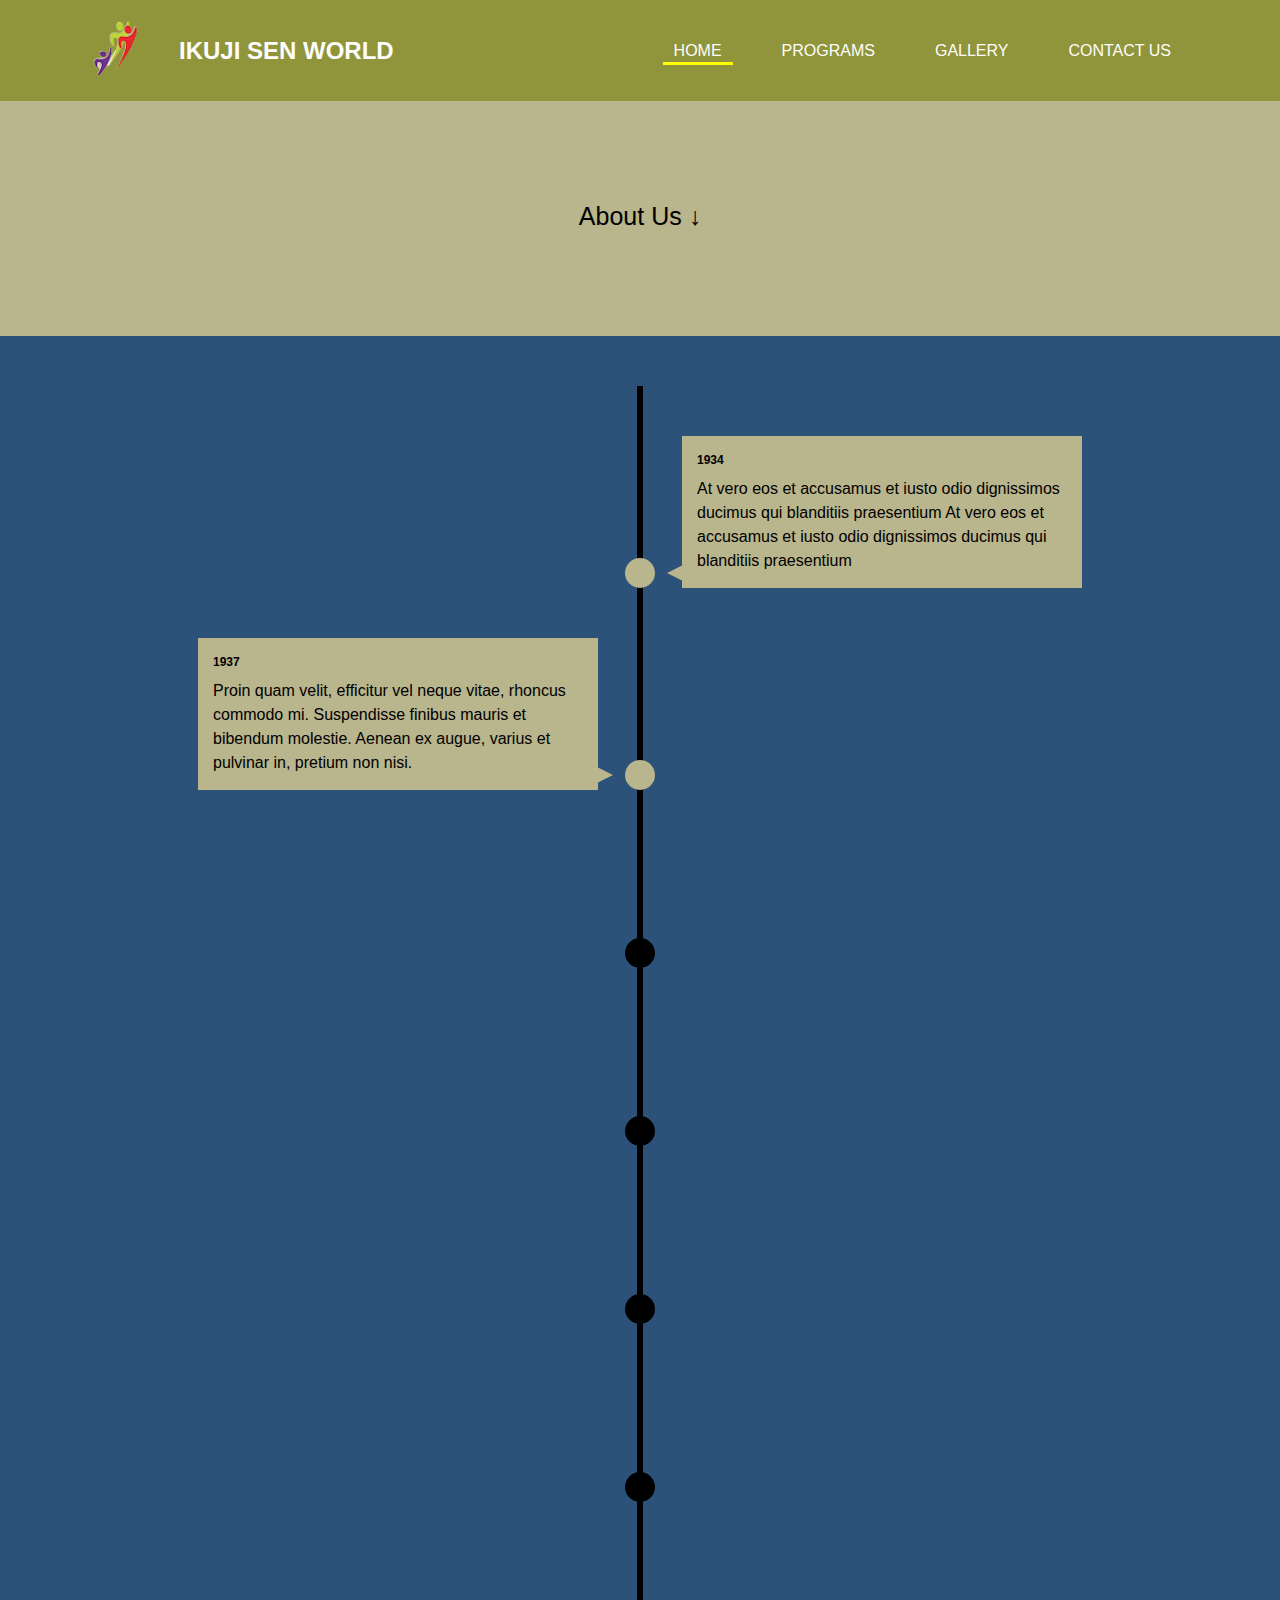
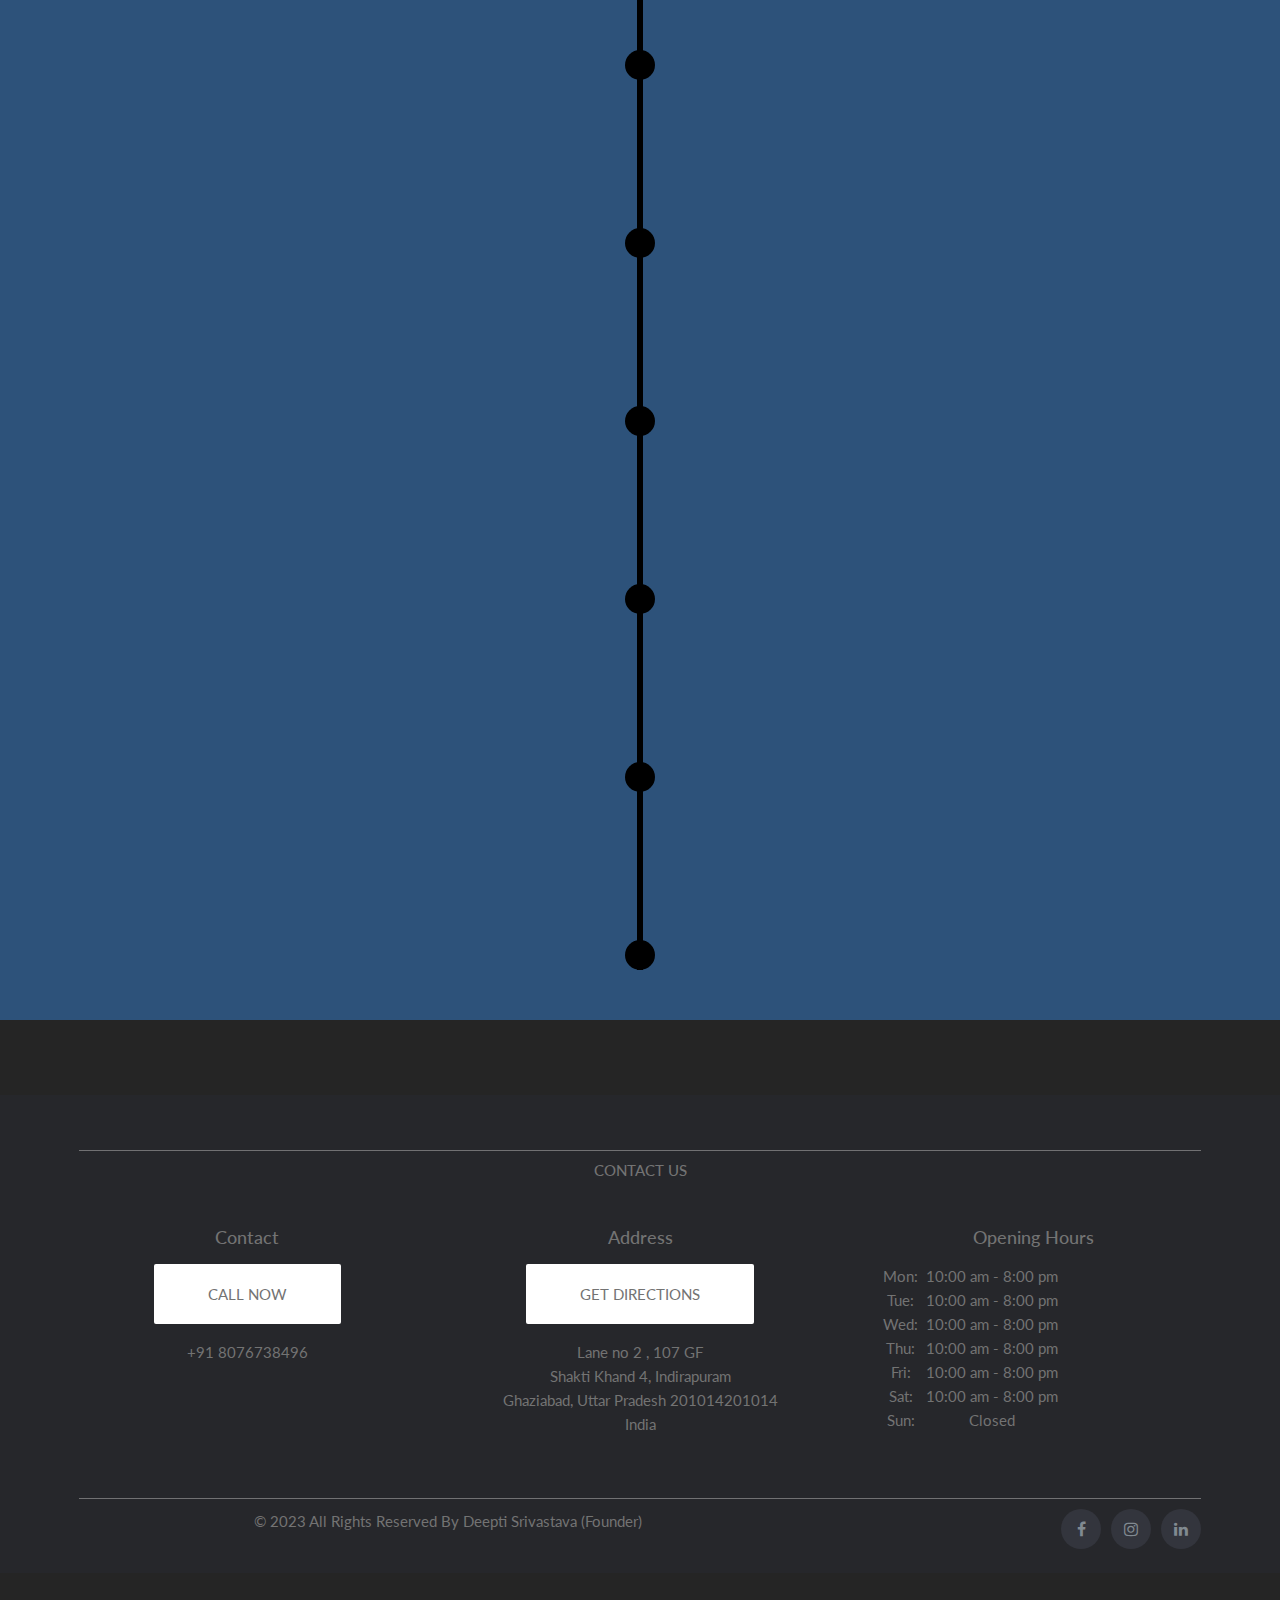
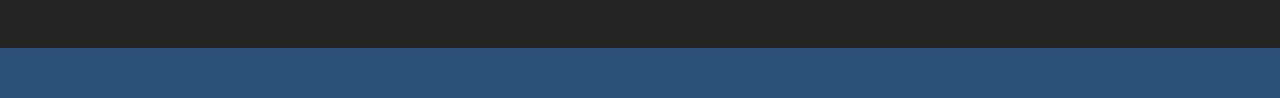
==== about.html @ 1ec77e98 "initial commit" ====
<!DOCTYPE html>
<html lang="en">

<head>
  <!-- Basic -->
  <meta charset="utf-8" />
  <meta http-equiv="X-UA-Compatible" content="IE=edge" />
  <!-- Mobile Metas -->
  <meta name="viewport" content="width=device-width, initial-scale=1, shrink-to-fit=no" />
  <!-- Site Metas -->
  <meta name="keywords" content="" />
  <meta name="description" content="" />
  <meta name="author" content="" />

  <title>IKUJI SEN WORLD: About Us</title>

  <!-- slider stylesheet -->
  <link rel="stylesheet" type="text/css"
    href="https://cdnjs.cloudflare.com/ajax/libs/OwlCarousel2/2.1.3/assets/owl.carousel.min.css" />

  <!-- bootstrap core css -->
  <link rel="stylesheet" type="text/css" href="css/bootstrap.css" />

  <!-- fonts style -->
  <link href="https://fonts.googleapis.com/css?family=Lato:400,700|Poppins:400,700|Roboto:400,700&display=swap"
    rel="stylesheet" />
  <link rel="stylesheet" href="https://cdnjs.cloudflare.com/ajax/libs/font-awesome/4.7.0/css/font-awesome.min.css" />

  <!-- Custom styles for this template -->
  <link href="css/style.css" rel="stylesheet" />
  <!-- responsive style -->
  <link href="css/responsive.css" rel="stylesheet" />
  <link href="css/about-css.css" rel="stylesheet" />
</head>

<body class="sub_page">

  <div class="hero_area">
    <!-- header section strats -->
    <header class="header_section">
      <div class="container">
        <nav class="navbar navbar-expand-lg custom_nav-container ">
          <a class="navbar-brand" href="index.html">
            <img src="images/logo.png" alt="" />
            <span>
              IKUJI SEN WORLD
            </span>
          </a>
          <button class="navbar-toggler" type="button" data-toggle="collapse" data-target="#navbarSupportedContent"
            aria-controls="navbarSupportedContent" aria-expanded="false" aria-label="Toggle navigation">
            <span class="navbar-toggler-icon"></span>
          </button>

          <div class="collapse navbar-collapse" id="navbarSupportedContent">
            <div class="d-flex ml-auto flex-column flex-lg-row align-items-center">
              <ul class="navbar-nav  ">
                <li class="nav-item active">
                  <a class="nav-link" href="index.html">
                    Home <span class="sr-only">(current)</span></a>
                </li>
                <!--  <li class="nav-item">
                  <a class="nav-link" href="about.html"> About </a>
                </li>  -->
                <li class="nav-item">
                  <a class="nav-link" href="program.html"> Programs </a>
                </li>
                <li class="nav-item">
                  <a class="nav-link" href="gallery.html"> Gallery </a>
                </li>
                <li class="nav-item">
                  <a class="nav-link" href="contact.html"> Contact us</a>
                </li>
                <!-- <li class="nav-item">
                  <a class="nav-link" href="#"> Careers</a>
                </li> -->
              </ul>
            </div>
          </div>
        </nav>
      </div>
    </header>
    <!-- end header section -->

  </div>

  <section class="about_section ">
    <section class="intro">
      <div class="container">
        <h1>About Us &darr;</h1>
      </div>
    </section>
    
    <section class="timeline">
      <ul>
        <li>
          <div>
            <time>1934</time> At vero eos et accusamus et iusto odio dignissimos ducimus qui blanditiis praesentium At vero eos et accusamus et iusto odio dignissimos ducimus qui blanditiis praesentium
          </div>
        </li>
        <li>
          <div>
            <time>1937</time> Proin quam velit, efficitur vel neque vitae, rhoncus commodo mi. Suspendisse finibus mauris et bibendum molestie. Aenean ex augue, varius et pulvinar in, pretium non nisi.
          </div>
        </li>
        <li>
          <div>
            <time>1940</time> Proin iaculis, nibh eget efficitur varius, libero tellus porta dolor, at pulvinar tortor ex eget ligula. Integer eu dapibus arcu, sit amet sollicitudin eros.
          </div>
        </li>
        <li>
          <div>
            <time>1943</time> In mattis elit vitae odio posuere, nec maximus massa varius. Suspendisse varius volutpat mattis. Vestibulum id magna est.
          </div>
        </li>
        <li>
          <div>
            <time>1946</time> In mattis elit vitae odio posuere, nec maximus massa varius. Suspendisse varius volutpat mattis. Vestibulum id magna est.
          </div>
        </li>
        <li>
          <div>
            <time>1956</time> In mattis elit vitae odio posuere, nec maximus massa varius. Suspendisse varius volutpat mattis. Vestibulum id magna est.
          </div>
        </li>
        <li>
          <div>
            <time>1957</time> In mattis elit vitae odio posuere, nec maximus massa varius. Suspendisse varius volutpat mattis. Vestibulum id magna est.
          </div>
        </li>
        <li>
          <div>
            <time>1967</time> Aenean condimentum odio a bibendum rhoncus. Ut mauris felis, volutpat eget porta faucibus, euismod quis ante.
          </div>
        </li>
        <li>
          <div>
            <time>1977</time> Vestibulum porttitor lorem sed pharetra dignissim. Nulla maximus, dui a tristique iaculis, quam dolor convallis enim, non dignissim ligula ipsum a turpis.
          </div>
        </li>
        <li>
          <div>
            <time>1985</time> In mattis elit vitae odio posuere, nec maximus massa varius. Suspendisse varius volutpat mattis. Vestibulum id magna est.
          </div>
        </li>
        <li>
          <div>
            <time>2000</time> In mattis elit vitae odio posuere, nec maximus massa varius. Suspendisse varius volutpat mattis. Vestibulum id magna est.
          </div>
        </li>
        <li>
          <div>
            <time>2005</time> In mattis elit vitae odio posuere, nec maximus massa varius. Suspendisse varius volutpat mattis. Vestibulum id magna est.
          </div>
        </li>
      </ul>
    </section>
  </section>
  <!-- end about section -->

  <!-- info section -->
  <section class="info_section layout_padding">
    <!-- Site footer -->
    <footer class="site-footer">
      <div class="container">

        <div id="details" data-panel="business-details-panel" class="IJMoHc b0t70b" jslog="59796; track:impression">
          <hr class="WUdCTb" />
          <h2 class="Igsabe">Contact Us</h2>
          <div class="fGZQDc">
            <div class="kCmrbf">
              <h3 class="Gou21b">Contact</h3>
              <div data-field="phone"><a class="PDvGL q8cvFf" href="tel:+91-80767-38496" data-tracking-element-type=3
                  jslog="56037; track:impression,click" itemprop="telephone" dir="ltr">Call now</a>
                <ul class="R7Di0e">
                  <li dir="ltr">+91 8076738496</li>
                </ul>
              </div>
            </div>
            <div class="kCmrbf">
              <h3 class="Gou21b">Address</h3>
              <div data-field="address"><a class="PDvGL q8cvFf"
                  href="https://www.google.com/maps/dir//IKUJI+A+CENTER+FOR+CHILDREN+WITH+SPECIAL+NEEDS/data=!4m8!4m7!1m0!1m5!1m1!1s0x390cfb10d5fe330f:0x3269916b6ae7c28f!2m2!1d77.3699238!2d28.649061099999997"
                  target="_blank" data-tracking-element-type=6 jslog="56039; track:impression,click">Get
                  directions</a>
                <address class="qhkvMe " itemprop="address">
                  <div>Lane no 2 , 107 GF</div>
                  <div>Shakti Khand 4, Indirapuram</div>
                  <div>Ghaziabad, Uttar Pradesh 201014201014</div>
                  <div>India</div>
                </address>
              </div>
            </div>
            <div class="kCmrbf">
              <h3 class="Gou21b">Opening Hours</h3>
              <div>
                <table itemprop="openingHours">
                  <tr>
                    <th class="x2TOCf">Mon:</th>
                    <td class="o0m3Qb"><span class="WF8WNe">10:00 am - 8:00 pm</span></td>
                  </tr>
                  <tr>
                    <th class="x2TOCf">Tue:</th>
                    <td class="o0m3Qb"><span class="WF8WNe">10:00 am - 8:00 pm</span></td>
                  </tr>
                  <tr>
                    <th class="x2TOCf">Wed:</th>
                    <td class="o0m3Qb"><span class="WF8WNe">10:00 am - 8:00 pm</span></td>
                  </tr>
                  <tr>
                    <th class="x2TOCf">Thu:</th>
                    <td class="o0m3Qb"><span class="WF8WNe">10:00 am - 8:00 pm</span></td>
                  </tr>
                  <tr>
                    <th class="x2TOCf">Fri:</th>
                    <td class="o0m3Qb"><span class="WF8WNe">10:00 am - 8:00 pm</span></td>
                  </tr>
                  <tr>
                    <th class="x2TOCf">Sat:</th>
                    <td class="o0m3Qb"><span class="WF8WNe">10:00 am - 8:00 pm</span></td>
                  </tr>
                  <tr>
                    <th class="x2TOCf">Sun:</th>
                    <td class="o0m3Qb"><span class="WF8WNe">Closed</span></td>
                  </tr>
                </table>
              </div>
            </div>
          </div>
        </div>

        <hr>
        <div class="row">
          <div class="col-md-8 col-sm-6 col-xs-12">
            <p>
              &copy; 2023 All Rights Reserved By Deepti Srivastava (Founder)
            </p>
          </div>
          <div class="col-md-4 col-sm-6 col-xs-12">
            <ul class="social-icons">
              <li><a class="facebook" href="https://www.facebook.com/srivastavadeepti986/" target="_blank"><i
                    class="fa fa-facebook"></i></a></li>
              <li><a class="twitter" href="#" target="_blank"><i class="fa fa-instagram"></i></a></li>
              <li><a class="linkedin" href="https://www.linkedin.com/in/deepti-srivastava-2017661a4/" target="_blank"><i
                    class="fa fa-linkedin"></i></a></li>
            </ul>
          </div>
        </div>
      </div>
    </footer>
  </section>

  <!-- end info_section -->

  <script type="text/javascript" src="js/jquery-3.4.1.min.js"></script>
  <script type="text/javascript" src="js/bootstrap.js"></script>
  <script type="text/javascript" src="js/script.js"></script>


</body>

</html>
---- css/style.css ----
body {
  font-family: "Roboto", sans-serif;
  color: #0c0c0c;
  background-color: #ffffff;
}

.layout_padding {
  padding: 75px 0;
}

.layout_padding2 {
  padding: 45px 0;
}

.layout_padding2-top {
  padding-top: 45px;
}

.layout_padding2-bottom {
  padding-bottom: 45px;
}

.layout_padding-top {
  padding-top: 75px;
}

.layout_padding-bottom {
  padding-bottom: 75px;
}

.heading_container h2 {
  text-transform: uppercase;
  font-weight: bold;
}

.hero_next_section-margin {
  margin-top: 100px;
}

/*header section*/
.hero_area {
  position: relative;
  background-color: #78853f;
  height: 85vh;
}

.sub_page .hero_area {
  height: auto;
}

.hero_area.sub_pages {
  height: auto;
}

.header_section {
  background-color: #90953b;
}

.header_section .container-fluid {
  padding-right: 25px;
  padding-left: 25px;
}

.header_section .nav_container {
  margin: 0 auto;
}

.custom_nav-container.navbar-expand-lg .navbar-nav .nav-link {
  padding: 10px 30px;
  color: #fefdfc;
  text-align: center;
  text-transform: uppercase;
}

.custom_nav-container.navbar-expand-lg .navbar-nav .nav-item.active .nav-link {
  position: relative;
}

.custom_nav-container.navbar-expand-lg .navbar-nav .nav-item.active .nav-link::after {
  content: "";
  position: absolute;
  width: 65%;
  left: 50%;
  height: 2.5px;
  background-color: #ffff00;
  bottom: 8px;
  margin: 0 auto;
  display: block;
  -webkit-transform: translateX(-50%);
  transform: translateX(-50%);
}

a,
a:hover,
a:focus {
  text-decoration: none;
}

a:hover,
a:focus {
  color: initial;
}

.btn,
.btn:focus {
  outline: none !important;
  -webkit-box-shadow: none;
  box-shadow: none;
}

.custom_nav-container .nav_search-btn {
  background-image: url(../images/search-icon.png);
  background-size: 22px;
  background-repeat: no-repeat;
  background-position-y: 7px;
  width: 35px;
  height: 35px;
  padding: 0;
  border: none;
}

/* 
.navbar-brand {
  display: -webkit-box;
  display: -ms-flexbox;
  display: flex;
  -webkit-box-align: end;
  -ms-flex-align: end;
  align-items: flex-end;
}

.navbar-brand span {
  font-size: 24px;
  font-weight: 700;
  color: #fefdfc;
  margin-left: 10px;
  text-transform: uppercase;
} */

.navbar-brand {
  display: flex;
  align-items: center;
}

.navbar-brand img {
  margin-right: 5px; /* Adjust the margin as needed */
}

.navbar-brand span {
  font-size: 24px;
  font-weight: 700;
  color: #fefdfc;
  margin-left: 10px;
  text-transform: uppercase;
  display: inline-block;
  vertical-align: middle;
}

.custom_nav-container {
  z-index: 99999;
  padding: 5px 0;
}

.custom_nav-container .navbar-toggler {
  outline: none;
}

.custom_nav-container .navbar-toggler .navbar-toggler-icon {
  background-image: url(../images/menu.png);
  background-size: 30px;
}

/*end header section*/
/* slider section */
.slider_section {
  background-image: url(../images/slider-bg.jpg);
  background-repeat: no-repeat;
  background-size: cover;
  width: 90%;
  margin: 0 auto;
  -webkit-transform: translateY(50px);
  transform: translateY(50px);
  height: 95%;
  display: -webkit-box;
  display: -ms-flexbox;
  display: flex;
  -webkit-box-align: center;
  -ms-flex-align: center;
  align-items: center;
}

.slider_section .detail-box {
  color: #fefdfc;
}

.slider_section .detail-box h1 {
  color: #ffff00;
  font-size: 1.8rem;
  text-transform: uppercase;
  font-weight: 400;
}

.slider_section .detail-box span {
  color: #fefdfc;
  font-size: 3.5rem;
  font-weight: 700;
}

.slider_section .detail-box p {
  color: #fefdfc;
  margin-top: 25px;
}

.slider_section .detail-box .btn-box {
  margin-top: 45px;
}

.slider_section .detail-box .btn-box .btn-1 {
  display: inline-block;
  padding: 12px 45px;
  background-color: #ffff00;
  color: #050505;
  border-radius: 0;
  text-transform: uppercase;
  margin-right: 10px;
}

.slider_section .detail-box .btn-box .btn-1:hover {
  background-color: #e6e600;
}

.slider_section .detail-box .btn-box .btn-2 {
  display: inline-block;
  padding: 12px 42px;
  background-color: #fefdfc;
  color: #050505;
  border-radius: 0;
  text-transform: uppercase;
}

.slider_section .detail-box .btn-box .btn-2:hover {
  background-color: #f8f0e9;
}

.slider_section ol.carousel-indicators {
  margin: 0;
  -webkit-box-pack: start;
  -ms-flex-pack: start;
  justify-content: flex-start;
  bottom: -75px;
  -webkit-box-align: center;
  -ms-flex-align: center;
  align-items: center;
}

.slider_section ol.carousel-indicators li {
  width: 20px;
  height: 20px;
  opacity: 1;
  background-color: #ffff00;
  border-radius: 100%;
}

.slider_section ol.carousel-indicators li.active {
  background-color: transparent;
  border: 3px solid #fefdfc;
}

.speciality_section .content-box {
  display: -webkit-box;
  display: -ms-flexbox;
  display: flex;
  -webkit-box-align: center;
  -ms-flex-align: center;
  align-items: center;
  margin: 45px 0;
}

.speciality_section .content-box .img-box {
  min-width: 125px;
  min-height: 115px;
  background-color: #eeeded;
  display: -webkit-box;
  display: -ms-flexbox;
  display: flex;
  -webkit-box-align: center;
  -ms-flex-align: center;
  align-items: center;
  -webkit-box-pack: center;
  -ms-flex-pack: center;
  justify-content: center;
  margin-right: 25px;
}

.speciality_section .content-box .img-box svg {
  width: 55px;
  height: auto;
}

.speciality_section .content-box:hover .img-box {
  background-color: #8f9440;
}

.speciality_section .content-box:hover .img-box svg {
  fill: #fefdfc !important;
}

.speciality_section .content-box:hover .img-box svg g {
  fill: #fefdfc !important;
}

.speciality_section .content-box:hover .img-box svg path {
  fill: #fefdfc !important;
}

.speciality_section .content-box .detail-box h6 {
  text-transform: uppercase;
  font-weight: bold;
  font-size: 18px;
}

.speciality_section .content-box .detail-box p {
  margin: 0;
}

.about_section {
  background-color: #f7f7f7;
}

.about_section .row {
  -webkit-box-align: center;
  -ms-flex-align: center;
  align-items: center;
}

.about_section .row .col-md-6 {
  padding: 0;
}

.about_section .img-box img {
  width: 100%;
}

.about_section .detail-box {
  padding: 45px 0;
}

.about_section .detail-box p {
  margin-top: 20px;
}

.about_section .detail-box a {
  display: inline-block;
  padding: 12px 45px;
  background-color: #ffff00;
  color: #050505;
  border-radius: 0;
  text-transform: uppercase;
  margin-top: 25px;
}

.about_section .detail-box a:hover {
  background-color: #e6e600;
}

.client_section {
  font-family: "Lato", sans-serif;
}

.client_section h2 {
  text-align: center;
}

.client_section .client_container {
  display: -webkit-box;
  display: -ms-flexbox;
  display: flex;
  -webkit-box-orient: vertical;
  -webkit-box-direction: normal;
  -ms-flex-direction: column;
  flex-direction: column;
  -webkit-box-align: center;
  -ms-flex-align: center;
  align-items: center;
  text-align: center;
}

.client_section .client_container .img-box {
  width: 250px;
  border: 5px solid #7f7f31;
  border-radius: 100%;
}

.client_section .client_container .img-box img {
  width: 100%;
}

.client_section .client_container .detail-box {
  margin-top: 25px;
}

.client_section .client_container .detail-box h4 {
  text-transform: uppercase;
  color: #1d1b28;
  font-weight: normal;
}

.client_section .client_container .detail-box h6 {
  text-transform: uppercase;
  color: #7f7f31;
}

.client_section .client_container .detail-box p {
  color: #1d1b28;
  margin: 20px;
}

.client_section .client_container .detail-box img {
  width: 60px;
}

.client_section .carousel-control-prev,
.client_section .carousel-control-next {
  width: 50px;
  height: 50px;
  background-color: #7f7f31;
  opacity: 1;
  top: 40%;
  background-repeat: no-repeat;
  background-position: center;
  background-size: 10px;
}

.client_section .carousel-control-prev:hover,
.client_section .carousel-control-next:hover {
  background-color: #050505;
}

.client_section .carousel-control-prev {
  background-image: url(../images/prev.png);
}

.client_section .carousel-control-next {
  background-image: url(../images/next.png);
}

.contact_section {
  position: relative;
  background-color: #90973b;
  font-family: "Poppins", sans-serif;
}

.contact_section h2 {
  text-align: center;
  margin-bottom: 65px;
}

.contact_section h2 span {
  color: #fefdfc;
}

.contact_section form {
  padding-right: 35px;
}

.contact_section input {
  width: 100%;
  border: 0;
  height: 50px;
  border-radius: 25px;
  margin-bottom: 25px;
  padding-left: 25px;
  background-color: #fefdfc;
  outline: none;
  color: #101010;
}

.contact_section input::-webkit-input-placeholder {
  color: #131313;
}

.contact_section input:-ms-input-placeholder {
  color: #131313;
}

.contact_section input::-ms-input-placeholder {
  color: #131313;
}

.contact_section input::placeholder {
  color: #131313;
}

.contact_section input.message-box {
  height: 120px;
}

.contact_section button {
  padding: 15px 55px;
  outline: none;
  border: none;
  border-radius: 30px;
  border: 1px solid #fa0909;
  color: #fff;
  font-weight: bold;
  background-color: #fa0909;
}

.contact_section .map_section {
  width: 100%;
  height: 450px;
}

.info_section {
  background-color: #252525;
  color: #fefdfc;
  font-family: "Lato", sans-serif;
}

.info_section h5 {
  margin: 20px 0 25px 0;
  font-weight: 400;
  text-transform: uppercase;
}

.info_section .form_heading {
  font-weight: normal;
  text-transform: uppercase;
}

.info_section .info_logo a {
  display: -webkit-box;
  display: -ms-flexbox;
  display: flex;
  -webkit-box-align: end;
  -ms-flex-align: end;
  align-items: flex-end;
  margin-bottom: 25px;
}

.info_section .info_logo a span {
  font-size: 24px;
  font-weight: 700;
  color: #fefdfc;
  margin-left: 10px;
  text-transform: uppercase;
  font-family: "Roboto", sans-serif;
}

.info_section .info_form form {
  display: -webkit-box;
  display: -ms-flexbox;
  display: flex;
}

.info_section .info_form form input {
  min-width: 100%;
  height: 45px;
  border-radius: 30px;
  border: none;
  outline: none;
  padding: 0 15px;
}

.info_section .info_form form button {
  padding: 0 45px;
  height: 40px;
  outline: none;
  border: none;
  border-radius: 30px;
  color: #050505;
  text-transform: uppercase;
  background-color: #ffff00;
  -webkit-transform: translate(-102%);
  transform: translate(-102%);
  margin-top: 2.5px;
}

/* footer section*/
.footer_section {
  background-color: #252525;
  padding: 20px;
  background-color: #7a772d;
}

.footer_section p {
  margin: 0;
  text-align: center;
  color: #fefdfc;
}

.footer_section a {
  color: #fefdfc;
}

/*# sourceMappingURL=style.css.map */


.site-footer {
  background-color: #26272b;
  padding: 45px 0 20px;
  font-size: 15px;
  line-height: 24px;
  color: #737373;
}

.site-footer hr {
  border-top-color: #bbb;
  opacity: 0.5
}

.site-footer hr.small {
  margin: 20px 0
}

.site-footer h6 {
  color: #fff;
  font-size: 16px;
  text-transform: uppercase;
  margin-top: 5px;
  letter-spacing: 2px
}

.site-footer a {
  color: #737373;
}

.site-footer a:hover {
  color: #3366cc;
  text-decoration: none;
}

.footer-links {
  padding-left: 0;
  list-style: none
}

.footer-links li {
  display: block
}

.footer-links a {
  color: #737373
}

.footer-links a:active,
.footer-links a:focus,
.footer-links a:hover {
  color: #3366cc;
  text-decoration: none;
}

.footer-links.inline li {
  display: inline-block
}

.site-footer .social-icons {
  text-align: right
}

.site-footer .social-icons a {
  width: 40px;
  height: 40px;
  line-height: 40px;
  margin-left: 6px;
  margin-right: 0;
  border-radius: 100%;
  background-color: #33353d
}

.copyright-text {
  margin: 0
}

@media (max-width:991px) {
  .site-footer [class^=col-] {
    margin-bottom: 30px
  }
}

@media (max-width:767px) {
  .site-footer {
    padding-bottom: 0
  }

  .site-footer .copyright-text,
  .site-footer .social-icons {
    text-align: center
  }
}

.social-icons {
  padding-left: 0;
  margin-bottom: 0;
  list-style: none
}

.social-icons li {
  display: inline-block;
  margin-bottom: 4px
}

.social-icons li.title {
  margin-right: 15px;
  text-transform: uppercase;
  color: #96a2b2;
  font-weight: 700;
  font-size: 13px
}

.social-icons a {
  background-color: #eceeef;
  color: #818a91;
  font-size: 16px;
  display: inline-block;
  line-height: 44px;
  width: 44px;
  height: 44px;
  text-align: center;
  margin-right: 8px;
  border-radius: 100%;
  -webkit-transition: all .2s linear;
  -o-transition: all .2s linear;
  transition: all .2s linear
}

.social-icons a:active,
.social-icons a:focus,
.social-icons a:hover {
  color: #fff;
  background-color: #29aafe
}

.social-icons.size-sm a {
  line-height: 34px;
  height: 34px;
  width: 34px;
  font-size: 14px
}

.social-icons a.facebook:hover {
  background-color: #3b5998
}

.social-icons a.twitter:hover {
  background-color: #00aced
}

.social-icons a.linkedin:hover {
  background-color: #007bb6
}

.social-icons a.dribbble:hover {
  background-color: #ea4c89
}

@media (max-width:767px) {
  .social-icons li.title {
    display: block;
    margin-right: 0;
    font-weight: 600
  }
}

.Igsabe {
  font-size: 1em;
  margin: 0 0 48px;
  text-align: center;
  text-transform: uppercase
}

.IQ1KEb {
  margin-bottom: 48px
}

.QMbmRe {
  background-position: center center;
  background-repeat: no-repeat;
  padding-top: 56%;
  width: 100%
}

.q8cvFf,
.Gou21b {
  margin: 0 0 16px
}

.PDvGL {
  cursor: pointer
}

.PDvGL:hover {
  text-decoration: none
}

.PDvGL {
  border-radius: 2px;
  color: #fff;
  background-color: white;
  display: inline-block;
  text-transform: uppercase;
  padding: 12px 20px;
  white-space: nowrap
}

@media (min-width:640px) {
  .PDvGL {
    padding: 18px 54px
  }
}

.R7Di0e {
  list-style-type: none;
  margin: 0;
  padding: 0
}

.qhkvMe {
  font-style: normal
}

.x2TOCf {
  font-weight: 400;
  text-align: inherit
}

.o0m3Qb {
  padding: 0 .5em
}

.WF8WNe {
  white-space: nowrap
}

.fGZQDc {
  display: flex;
  flex-wrap: wrap;
  justify-content: space-between;
}

.kCmrbf {
  flex: 1;
  flex-basis: auto;
  margin: 0 18px 42px;
  max-width: 300px;
  /* Optional: You can adjust the max-width value as per your layout */
}

:root {
  --color-brand-primary: hsl(var(--color-brand-primary-h), 43%, 43%);
  --color-brand-primary-h: 251;
  --color-brand-primary-s: 43%;
  --color-brand-primary-l: 43%;
  --color-brand-accent: hsl(var(--color-brand-accent-h), 96%, 61%);
  --color-brand-accent-h: 16;
  --color-brand-accent-s: 96%;
  --color-brand-accent-l: 61%;
  --color-brand-accent-bg: hsl(calc(var(--color-brand-accent-h) + 17), 100%, 96%);
  --ratio: 1.4;
  --s-6: calc(var(--s-5) / var(--ratio));
  --s-5: calc(var(--s-4) / var(--ratio));
  --s-4: calc(var(--s-3) / var(--ratio));
  --s-3: calc(var(--s-2) / var(--ratio));
  --s-2: calc(var(--s-1) / var(--ratio));
  --s-1: calc(var(--s0) / var(--ratio));
  --s0: calc(1.05rem + 0.333vw);
  --s1: calc(var(--s0) * var(--ratio));
  --s2: calc(var(--s1) * var(--ratio));
  --s3: calc(var(--s2) * var(--ratio));
  --s4: calc(var(--s3) * var(--ratio));
  --s5: calc(var(--s4) * var(--ratio));
  --s6: calc(var(--s5) * var(--ratio));
  font-size: 62.5%;
  line-height: 1.6;
  box-sizing: border-box;
}

@media (min-width: 40.625em) {
  :root {
    --s0: calc(1.25rem + 0.333vw);
  }
}

@media (min-width: 48em) {
  :root {
    --s0: calc(1.4rem + 0.333vw);
  }
}

@media (min-width: 62em) {
  :root {
    --s0: calc(1.6rem + 0.333vw);
  }
}

*,
*:before,
*:after {
  box-sizing: inherit;
}

body {
  font-size: 1.4rem;
  font-family: "Outfit", sans-serif;
  font-weight: 300;
  background-color: white;
  min-height: 100vh;
}

@media (min-width: 48em) {
  body {
    font-size: 1.5rem;
  }
}

h2,
h3,
p,
ul {
  margin: 0;
}

ul {
  padding: 0;
}

ul li {
  /* Remove li Bullets with zero-width space for accessability */
  list-style-type: none;
}

ul li:before {
  content: "​";
  /* add zero-width space */
  clip: rect(0 0 0 0);
  height: 1px;
  width: 1px;
  position: absolute;
}

.c-section {
  padding: 0 var(--s3);
}

.c-section__title {
  padding: var(--s2) var(--s3) calc(var(--s6) * 1.8);
  margin: 0 calc(var(--s3) * -1);
  color: #fff;
  font-size: var(--s4);
  font-weight: 900;
  text-align: center;
}

@media (min-width: 40.625em) {
  .c-section__title {
    padding: var(--s2) var(--s3) var(--s4);
  }
}

@media (min-width: 40.625em) {
  .c-section__title {
    display: flex;
    align-items: self-start;
    justify-content: flex-end;
    position: relative;
    text-align: unset;
  }
}

.c-section__title:after {
  content: "";
  display: block;
  background-size: calc(var(--s5) * 3) calc(var(--s5) * 3);
  width: calc(var(--s5) * 3);
  height: calc(var(--s5) * 3);
  background-repeat: no-repeat;
  background-position: center;
  margin-left: auto;
  margin-right: auto;
  transform: translateY(11rem);
  z-index: 1;
  /* background-image: url("data:image/svg+xml,%3Csvg xmlns='http://www.w3.org/2000/svg' xmlns:xlink='http://www.w3.org/1999/xlink' id='aadef149-4ba5-4382-9e09-7df651a328a5' data-name='Layer 1' width='704' height='745.19433' viewBox='0 0 704 745.19433' class='injected-svg modal__media modal__lg_media' data-src='https://42f2671d685f51e10fc6-b9fcecea3e50b3b59bdc28dead054ebc.ssl.cf5.rackcdn.com/illustrations/mobile_web_2g8b.svg'%3E%3Ctitle%3Emobile_web%3C/title%3E%3Cpath d='M344.69391,661.25125l-8.38722-33.073A429.46111,429.46111,0,0,0,290.74208,611.834l-1.05792,15.37062L285.39,610.2712c-19.202-5.482-32.265-7.89648-32.265-7.89648s17.64872,67.09731,54.6606,118.39272l43.124,7.57249-33.50125,4.83219A173.75069,173.75069,0,0,0,332.395,749.05228c53.84043,49.96979,113.80669,72.89422,133.93843,51.20309s-7.1946-79.78376-61.035-129.75355c-16.69106-15.49113-37.65818-27.92221-58.646-37.70546Z' transform='translate(-248 -77.40283)' fill='%23fb6f3c'/%3E%3Cpath d='M424.44317,625.32976l9.91563-32.64732a429.46451,429.46451,0,0,0-30.557-37.54385L394.9511,567.7497l5.07688-16.71545c-13.60408-14.61837-23.53857-23.43755-23.53857-23.43755s-19.57459,66.561-14.40543,129.60362l33.00186,28.77326L363.9095,672.79331a173.75138,173.75138,0,0,0,4.62073,21.34072c20.26038,70.60659,59.74453,121.22757,88.19038,113.06511s35.08143-72.01738,14.821-142.624c-6.28092-21.88874-17.80407-43.36822-30.71362-62.59176Z' transform='translate(-248 -77.40283)' fill='%23fb6f3c'/%3E%3Cellipse cx='352' cy='727.19433' rx='352' ry='18' fill='%233f3d56'/%3E%3Cpath d='M805.65354,250.35009h-3.99878V140.80476a63.40186,63.40186,0,0,0-63.40205-63.40193H506.16627a63.40186,63.40186,0,0,0-63.402,63.40193V741.77894a63.40186,63.40186,0,0,0,63.402,63.40193H738.25271a63.40186,63.40186,0,0,0,63.40205-63.40193V328.32631h3.99878Z' transform='translate(-248 -77.40283)' fill='%233f3d56'/%3E%3Cpath d='M788.16,141.24713v600.09a47.3508,47.3508,0,0,1-47.35,47.35H507.61a47.35084,47.35084,0,0,1-47.35-47.35v-600.09a47.35089,47.35089,0,0,1,47.35-47.35H535.9a22.50661,22.50661,0,0,0,20.83,30.99H689.69a22.50673,22.50673,0,0,0,20.83-30.99h30.29A47.35084,47.35084,0,0,1,788.16,141.24713Z' transform='translate(-248 -77.40283)' fill='%23fff'/%3E%3Cpath d='M788.16,612.40716v128.93a47.3508,47.3508,0,0,1-47.35,47.35H507.61a47.35084,47.35084,0,0,1-47.35-47.35v-116.36a222.97136,222.97136,0,0,1,327.9-12.57Z' transform='translate(-248 -77.40283)' fill='%23e6e6e6'/%3E%3Cpolygon points='322.174 511.167 312.75 511.167 315.891 327.064 319.033 327.064 322.174 511.167' fill='%23e6e6e6'/%3E%3Cpath d='M578.02779,288.5586l15.21367-23.512a352.49687,352.49687,0,0,0-15.60827-36.53743l-9.83764,7.94573,7.78946-12.03815c-7.42343-14.61275-13.26462-23.81956-13.26462-23.81956s-30.5115,48.08118-40.70521,98.98824l19.52266,30.17145L519.5254,312.3006a142.61,142.61,0,0,0-1.18572,17.8826c0,60.291,19.69081,109.16642,43.98071,109.16642s43.98072-48.87547,43.98072-109.16642c0-18.69079-4.22846-38.24546-10.0614-56.33418Z' transform='translate(-248 -77.40283)' fill='%23e6e6e6'/%3E%3Cpolygon points='267.479 524.167 262.908 524.167 264.432 434.879 265.955 434.879 267.479 524.167' fill='%23e6e6e6'/%3E%3Cpath d='M519.28775,456.06773l7.37846-11.40307a170.95723,170.95723,0,0,0-7.56983-17.72025l-4.77115,3.85359,3.7778-5.83837c-3.60028-7.087-6.43319-11.55223-6.43319-11.55223s-14.79775,23.31885-19.74158,48.00821l9.46827,14.63282-10.48179-8.46609a69.16528,69.16528,0,0,0-.57506,8.67286c0,29.24044,9.54982,52.94451,21.33016,52.94451S533,505.49564,533,476.2552c0-9.06483-2.05076-18.54863-4.87967-27.32146Z' transform='translate(-248 -77.40283)' fill='%23e6e6e6'/%3E%3Cpolygon points='386.479 524.167 381.908 524.167 383.432 434.879 384.955 434.879 386.479 524.167' fill='%23e6e6e6'/%3E%3Cpath d='M638.28775,456.06773l7.37846-11.40307a170.95723,170.95723,0,0,0-7.56983-17.72025l-4.77115,3.85359,3.7778-5.83837c-3.60028-7.087-6.43319-11.55223-6.43319-11.55223s-14.79775,23.31885-19.74158,48.00821l9.46827,14.63282-10.48179-8.46609a69.16528,69.16528,0,0,0-.57506,8.67286c0,29.24044,9.54982,52.94451,21.33016,52.94451S652,505.49564,652,476.2552c0-9.06483-2.05076-18.54863-4.87967-27.32146Z' transform='translate(-248 -77.40283)' fill='%23e6e6e6'/%3E%3Ccircle cx='264' cy='186.19433' r='42' fill='%23e6e6e6'/%3E%3Cpolygon points='415.872 234.173 492.533 236.077 502.852 144.666 415.872 144.666 415.872 234.173' fill='%232f2e41'/%3E%3Cpath d='M644.76993,239.9612l-21.14671-81.078s5.84211-38.92023,19.97409-38.27814-3.66865,38.049-3.66865,38.049l23.94311,70.03766Z' transform='translate(-248 -77.40283)' fill='%23ffb8b8'/%3E%3Cpath d='M686.22412,443.10875l3.31146,33.11459s-104.311,71.19639-104.311,100.99953-3.31146,124.17974-3.31146,124.17974l38.08179,1.65573,3.31146-44.70471s8.27865-49.67189,3.31146-67.88492l54.63908-41.39325s-16.5573,19.86876-13.24584,54.63909S663.0439,706.3698,663.0439,706.3698l39.73752,3.31146s4.96719-36.42606,6.62292-39.73752,9.93438-62.91773,1.65573-79.475l67.88493-79.475s23.18022-29.80314,0-59.60627l-13.24584-6.62292Z' transform='translate(-248 -77.40283)' fill='%232f2e41'/%3E%3Cpath d='M583.56887,694.77969l-3.31146,21.52449-21.52449,51.32763s-36.42606,18.213-9.93438,21.52449,36.42606-3.31146,41.39325-11.59011,14.90157-21.52449,14.90157-21.52449L603.43763,790.812h8.27865l13.56912-47.49194a29.95239,29.95239,0,0,0-5.09327-26.76756q-.09786-.12417-.1972-.24835c-6.62292-8.27865-3.31146-19.86876-3.31146-19.86876Z' transform='translate(-248 -77.40283)' fill='%232f2e41'/%3E%3Cpath d='M666.35536,694.77969l-3.31146,21.52449-21.52449,51.32763s-36.42605,18.213-9.93437,21.52449,36.426-3.31146,41.39324-11.59011,14.90157-21.52449,14.90157-21.52449L686.22412,790.812h8.27865l13.56913-47.49194a29.95239,29.95239,0,0,0-5.09328-26.76756q-.09786-.12417-.1972-.24835c-6.62292-8.27865-3.31146-19.86876-3.31146-19.86876Z' transform='translate(-248 -77.40283)' fill='%232f2e41'/%3E%3Ccircle cx='458.09288' cy='162.05113' r='33.1146' fill='%23ffb8b8'/%3E%3Cpath d='M704.43715,267.60138l14.90157,34.77032,29.80314-23.18022s-18.213-24.83594-18.213-28.1474Z' transform='translate(-248 -77.40283)' fill='%23ffb8b8'/%3E%3Cpath d='M707.74861,287.47013l7.06394,4.34051s22.82273-12.10094,28.576-20.6387c0,0,20.65486-6.882,28.93351,9.67527s-4.96719,130.80267-4.96719,130.80267,8.27865,11.59011,6.62292,16.5573S778.945,441.453,778.945,441.453v9.93438s-94.37661,1.65573-94.37661-6.62292V418.2728l-9.93438-3.31146s-9.93438,21.52449-13.24584,19.86876-19.86876-14.90157-19.86876-14.90157,26.49168-87.75369,41.39325-102.65526l18.213-31.45887Z' transform='translate(-248 -77.40283)' fill='%23fb6f3c'/%3E%3Cpath d='M704.43715,289.12586s-3.31146-6.62292-8.27865-8.27865-29.80314-36.42605-29.80314-36.42605l3.31146-18.213-33.1146-4.96719s1.65573,18.213,8.27865,29.80314,43.049,71.19638,43.049,71.19638l18.213-33.1146Z' transform='translate(-248 -77.40283)' fill='%23fb6f3c'/%3E%3Cpath d='M730.101,420.75639l-19.86875,59.60628s-41.39325,46.36044-18.213,46.36044,34.77032-41.39325,34.77032-41.39325l28.14741-59.60628Z' transform='translate(-248 -77.40283)' fill='%23ffb8b8'/%3E%3Cpath d='M666.40465,239.938c26.52245-10.63018,52.66949-12.89779,78.1352,0V218.51138A13.95535,13.95535,0,0,0,730.58449,204.556H677.42954a11.02489,11.02489,0,0,0-11.02489,11.02489Z' transform='translate(-248 -77.40283)' fill='%232f2e41'/%3E%3Cpath d='M750.79759,285.8144s15.10671-12.79586,23.28279,1.88072,3.20889,77.59432,1.55316,85.873-13.24584,59.60628-13.24584,59.60628l-39.73752-8.27865s-3.31146-23.18022,6.62292-21.52449Z' transform='translate(-248 -77.40283)' fill='%23fb6f3c'/%3E%3Cpath d='M767.27813,271.58657c-7.47508-4.10485-10.95384-13.3183-11.20173-21.8427-.24822-8.5244,1.81928-16.96078,1.98174-25.48727a19.70066,19.70066,0,0,0-.44217-5.19738,19.99152,19.99152,0,0,0-2.85872-5.91734c-9.72073-14.89484-26.61815-25.37235-44.41647-25.53721a19.72685,19.72685,0,0,0-7.51573,1.38171c-1.84014.737-2.44183.64676-2.79446,2.90614a18.80778,18.80778,0,0,0-12.90778.41044,43.67006,43.67006,0,0,0-11.28781,6.72245,50.91134,50.91134,0,0,0-5.707,4.94121c-9.4059,9.74414-11.57188,24.76187-8.847,38.02816.88586,4.313-3.3647,8.47684-6.88166,11.12594s-7.57824,5.08173-9.3054,9.132c-1.66117,3.89607-.74885,8.35188-1.08333,12.57414a21.50585,21.50585,0,0,1-13.71993,18.06931,6.619,6.619,0,0,0,6.38589,2.24579,15.71689,15.71689,0,0,0,6.65437-3.168,39.58173,39.58173,0,0,0,14.7562-21.89461c1.03307,4.69842.63244,9.54449.59442,14.355a40.097,40.097,0,0,1-2.90746,15.67932,22.95849,22.95849,0,0,1-10.57045,11.63912c4.6135,2.25911,9.69783.62172,13.60738-2.71074,3.90938-3.33246,6.21789-8.16974,7.83049-13.047a65.02715,65.02715,0,0,0,3.1334-24.67964A35.23865,35.23865,0,0,1,674.197,295.3399a36.73,36.73,0,0,1-12.45807,21.62429,71.55883,71.55883,0,0,0,32.75215-8.24838,18.53725,18.53725,0,0,0,6.71768-5.17351c3.251-4.50991,2.48187-10.6609,1.57006-16.14519-.72122-4.3364,4.69775-10.60546,1.5945-13.71918a5.14429,5.14429,0,0,0-3.44914-1.48246c-9.45259-.91006-18.20527-5.65746-23.25035-13.70275-3.53538-5.63781-5.87629-12.07592-5.87629-18.09738a32.93149,32.93149,0,1,1,64.38483,9.77247,66.08219,66.08219,0,0,0-2.39716,11.16014,87.6848,87.6848,0,0,1-2.6728,12.98267c-2.34787,8.17535-6.32542,16.51719-13.68526,20.7814,2.47315,1.35348,5.33556,1.41445,8.13766,1.72322,9.23506,1.01758,18.9478.79289,27.30655-3.26312C761.2304,289.496,767.87372,280.85839,767.27813,271.58657Z' transform='translate(-248 -77.40283)' fill='%232f2e41'/%3E%3Cpolygon points='490.38 252.288 481.739 323.422 482.101 255.6 490.38 252.288' opacity='0.2'/%3E%3Cpolygon points='518.772 336.291 515.216 358.255 523.494 361.567 518.772 336.291' opacity='0.2'/%3E%3C/svg%3E"); */
}

@media (min-width: 40.625em) {
  .c-section__title:after {
    margin-left: auto;
    margin-right: 0;
    transform: translateY(2rem);
  }
}

.c-section span:before {
  content: "";
  display: block;
  position: absolute;
  top: -100%;
  left: 0;
  width: 100%;
  height: 200%;
  transform: skew(0deg, 10deg);
  z-index: -1;
  background: var(--color-brand-primary);
  background-attachment: fixed;
  background-image: url("data:image/svg+xml,%3Csvg xmlns='http://www.w3.org/2000/svg' width='487' height='243.5' viewBox='0 0 1600 800' style='&%2310; opacity: .45;&%2310;'%3E%3Cpath fill='%23fdb9a0' d='M1102.5 734.8c2.5-1.2 24.8-8.6 25.6-7.5.5.7-3.9 23.8-4.6 24.5-.2.3-16-12.3-21-17zm123.8-505.7c0-.1-4.9-9.4-7-14.2-.1-.3-.3-1.1-.4-1.6-.1-.4-.3-.7-.6-.9-.3-.2-.6-.1-.8.1l-13.1 12.3c-.2.2-.3.5-.4.8 0 .3 0 .7.2 1 .1.1 1.4 2.5 2.1 3.6 2.4 3.7 6.5 12.1 6.5 12.2.2.3.4.5.7.6.3 0 .5-.1.7-.3 0 0 1.8-2.5 2.7-3.6 1.5-1.6 3-3.2 4.6-4.7 1.2-1.2 1.6-1.4 2.1-1.6.5-.3 1.1-.5 2.5-1.9.4-.5.5-1.3.2-1.8zM33 770.3c0-.7-.5-1.2-1.2-1.2-.1 0-.3 0-.4.1-1.6.2-14.3.1-22.2 0-.3 0-.6.1-.9.4-.2.2-.4.5-.4.9 0 .2 0 4.9.1 5.9l.4 13.6c0 .3.2.6.4.9.2.2.5.3.8.3h.1c7.3-.7 14.7-.9 22-.6.3 0 .7-.1.9-.3.2-.2.4-.6.4-.9-.1-6.1-.1-13.2 0-19.1z' style='&%2310;'/%3E%3Cpath fill='%23fee272' d='M171.1 383.4c1.3-2.5 14.3-22 15.6-21.6.8.3 11.5 21.2 11.5 22.1-.1.3-20.3.1-27.1-.5zm425.3 328.4c-.1-.1-6.7-8.2-9.7-12.5-.2-.3-.5-1-.7-1.5-.2-.4-.4-.7-.7-.8-.3-.1-.6 0-.8.3L574 712c-.2.2-.2.5-.2.9 0 .3.2.7.4.9.1.1 1.8 2.2 2.8 3.1 3.1 3.1 8.8 10.5 8.9 10.6.2.3.5.4.8.4.3 0 .5-.2.6-.5 0 0 1.2-2.8 2-4.1 1.1-1.9 2.3-3.7 3.5-5.5.9-1.4 1.3-1.7 1.7-2 .5-.4 1-.7 2.1-2.4.3-.3.2-1.1-.2-1.6zm131.1-531.9c.6.2 1.3-.2 1.4-.8v-.4c.2-1.4 2.8-12.6 4.5-19.5.1-.3 0-.6-.2-.8-.2-.3-.5-.4-.8-.5-.2 0-4.7-1.1-5.7-1.3l-13.4-2.7c-.3-.1-.7 0-.9.2-.2.2-.4.4-.5.6v.1c-.8 6.5-2.2 13.1-3.9 19.4-.1.3 0 .6.2.9.2.3.5.4.8.5 5.8 1.3 12.7 2.9 18.5 4.3zm1-1.8c-.1-.1-.2-.2-.4-.2.2 0 .3.1.4.2z'/%3E%3Cg fill='%23eac5e7'%3E%3Cpath d='M699.6 472.7c-1.5 0-2.8-.8-3.5-2.3-.8-1.9 0-4.2 1.9-5 3.7-1.6 6.8-4.7 8.4-8.5 1.6-3.8 1.7-8.1.2-11.9-.3-.9-.8-1.8-1.2-2.8-.8-1.7-1.8-3.7-2.3-5.9-.9-4.1-.2-8.6 2-12.8 1.7-3.1 4.1-6.1 7.6-9.1 1.6-1.4 4-1.2 5.3.4 1.4 1.6 1.2 4-.4 5.3-2.8 2.5-4.7 4.7-5.9 7-1.4 2.6-1.9 5.3-1.3 7.6.3 1.4 1 2.8 1.7 4.3l1.5 3.3c2.1 5.6 2 12-.3 17.6-2.3 5.5-6.8 10.1-12.3 12.5-.4.2-.9.3-1.4.3zm40.8-51.3c1.5-.2 3 .5 3.8 1.9 1.1 1.8.4 4.2-1.4 5.3-3.7 2.1-6.4 5.6-7.6 9.5-1.2 4-.8 8.4 1.1 12.1.4.9 1 1.7 1.6 2.7 1 1.7 2.2 3.5 3 5.7 1.4 4 1.2 8.7-.6 13.2-1.4 3.4-3.5 6.6-6.8 10.1-1.5 1.6-3.9 1.7-5.5.2-1.6-1.4-1.7-3.9-.2-5.4 2.6-2.8 4.3-5.3 5.3-7.7 1.1-2.8 1.3-5.6.5-7.9-.5-1.3-1.3-2.7-2.2-4.1-.6-1-1.3-2.1-1.9-3.2-2.8-5.4-3.4-11.9-1.7-17.8 1.8-5.9 5.8-11 11.2-14 .4-.4.9-.6 1.4-.6zM261.3 590.9c5.7 6.8 9 15.7 9.4 22.4.5 7.3-2.4 16.4-10.2 20.4-3 1.5-6.7 2.2-11.2 2.2-7.9-.1-12.9-2.9-15.4-8.4-2.1-4.7-2.3-11.4 1.8-15.9 3.2-3.5 7.8-4.1 11.2-1.6 1.2.9 1.5 2.7.6 3.9-.9 1.2-2.7 1.5-3.9.6-1.8-1.3-3.6.6-3.8.8-2.4 2.6-2.1 7-.8 9.9 1.5 3.4 4.7 5 10.4 5.1 3.6 0 6.4-.5 8.6-1.6 4.7-2.4 7.7-8.6 7.2-15-.5-7.3-5.3-18.2-13-23.9-4.2-3.1-8.5-4.1-12.9-3.1-3.1.7-6.2 2.4-9.7 5-6.6 5.1-11.7 11.8-14.2 19-2.7 7.7-2.1 15.8 1.9 23.9.7 1.4.1 3.1-1.3 3.7-1.4.7-3.1.1-3.7-1.3-4.6-9.4-5.4-19.2-2.2-28.2 2.9-8.2 8.6-15.9 16.1-21.6 4.1-3.1 8-5.1 11.8-6 6-1.4 12 0 17.5 4 2.1 1.7 4.1 3.6 5.8 5.7z'/%3E%3Ccircle cx='1013.7' cy='153.9' r='7.1'/%3E%3Ccircle cx='1024.3' cy='132.1' r='7.1'/%3E%3Ccircle cx='1037.3' cy='148.9' r='7.1'/%3E%3Cpath d='M1508.7 297.2c-4.8-5.4-9.7-10.8-14.8-16.2 5.6-5.6 11.1-11.5 15.6-18.2 1.2-1.7.7-4.1-1-5.2-1.7-1.2-4.1-.7-5.2 1-4.2 6.2-9.1 11.6-14.5 16.9-4.8-5-9.7-10-14.7-14.9-1.5-1.5-3.9-1.5-5.3 0-1.5 1.5-1.5 3.9 0 5.3 4.9 4.8 9.7 9.8 14.5 14.8-1.1 1.1-2.3 2.2-3.5 3.2-4.1 3.8-8.4 7.8-12.4 12-1.4 1.5-1.4 3.8 0 5.3 1.5 1.4 3.9 1.4 5.3-.1 3.9-4 8.1-7.9 12.1-11.7 1.2-1.1 2.3-2.2 3.5-3.3 4.9 5.3 9.8 10.6 14.6 15.9l.2.2c1.4 1.4 3.7 1.5 5.2.2 1.7-1.2 1.8-3.6.4-5.2zM327.6 248.6l-.4-2.6c-1.5-11.1-2.2-23.2-2.3-37 0-5.5 0-11.5.2-18.5v-2.3c0-5 0-11.2 3.9-13.5 2.2-1.3 5.1-1 8.5.9 5.7 3.1 13.2 8.7 17.5 14.9 5.5 7.8 7.3 16.9 5 25.7-3.2 12.3-15 31-30 32.1l-2.4.3zm4.5-69.4c-.2 0-.3 0-.4.1-.1.1-.7.5-1.1 2.7-.3 1.9-.3 4.2-.3 6.3v2.4c-.2 6.9-.2 12.8-.2 18.3.1 12.5.7 23.5 2 33.7 11-2.7 20.4-18.1 23-27.8 1.9-7.2.4-14.8-4.2-21.3-3.9-5.5-10.9-10.6-15.9-13.3-1.4-.8-2.4-1.1-2.9-1.1zM516.3 60.8c-.1 0-.2 0-.4-.1-2.4-.7-4-.9-6.7-.7-.7 0-1.3-.5-1.4-1.2 0-.7.5-1.3 1.2-1.4 3.1-.2 4.9 0 7.6.8.7.2 1.1.9.9 1.6-.2.6-.7 1-1.2 1zm-10.2 9.7c-.5 0-1-.3-1.2-.8-.8-2.1-1.2-4.3-1.3-6.6 0-.7.5-1.3 1.2-1.3s1.3.5 1.3 1.2c.1 2 .5 3.9 1.1 5.8.2.7-.1 1.4-.8 1.6 0 .1-.2.1-.3.1zm-12-6.1c-.4 0-.8-.2-1-.5-.4-.6-.3-1.4.2-1.8 1.8-1.4 3.7-2.6 5.8-3.6.6-.3 1.4 0 1.7.6.3.6 0 1.4-.6 1.7-1.9.9-3.7 2-5.3 3.3-.2.2-.5.3-.8.3zm6.4-9.1c-.5 0-.9-.3-1.2-.7-.5-1-1.2-1.9-2.4-3.4-.3-.4-.7-.9-1.1-1.4-.4-.6-.3-1.4.2-1.8.6-.4 1.4-.3 1.8.2.4.5.8 1 1.1 1.4 1.3 1.6 2.1 2.6 2.7 3.9.3.6 0 1.4-.6 1.7-.1.1-.3.1-.5.1zm6.2-.3c-.3 0-.5-.1-.8-.2-.6-.4-.7-1.2-.3-1.8 1.2-1.7 2.3-3.4 3.3-5.2.3-.6 1.1-.9 1.7-.5.6.3.9 1.1.5 1.7-1 1.9-2.2 3.8-3.5 5.6-.2.2-.5.4-.9.4zm522.6 327.8c-.1 0-.2 0-.4-.1-2.4-.7-4-.9-6.7-.7-.7 0-1.3-.5-1.4-1.2 0-.7.5-1.3 1.2-1.4 3.1-.2 4.9 0 7.6.8.7.2 1.1.9.9 1.6-.2.6-.7 1-1.2 1zm-10.2 9.7c-.5 0-1-.3-1.2-.8-.8-2.1-1.2-4.3-1.3-6.6 0-.7.5-1.3 1.2-1.3s1.3.5 1.3 1.2c.1 2 .5 3.9 1.1 5.8.2.7-.1 1.4-.8 1.6 0 .1-.2.1-.3.1zm-12-6.1c-.4 0-.8-.2-1-.5-.4-.6-.3-1.4.2-1.8 1.8-1.4 3.7-2.6 5.8-3.6.6-.3 1.4 0 1.7.6.3.6 0 1.4-.6 1.7-1.9.9-3.7 2-5.3 3.3-.2.2-.5.3-.8.3zm6.4-9.1c-.5 0-.9-.3-1.2-.7-.5-1-1.2-1.9-2.4-3.4-.3-.4-.7-.9-1.1-1.4-.4-.6-.3-1.4.2-1.8.6-.4 1.4-.3 1.8.2.4.5.8 1 1.1 1.4 1.3 1.6 2.1 2.6 2.7 3.9.3.6 0 1.4-.6 1.7-.1.1-.3.1-.5.1zm6.2-.3c-.3 0-.5-.1-.8-.2-.6-.4-.7-1.2-.3-1.8 1.2-1.7 2.3-3.4 3.3-5.2.3-.6 1.1-.9 1.7-.5.6.3.9 1.1.5 1.7-1 1.9-2.2 3.8-3.5 5.6-.2.2-.5.4-.9.4zm310 196.4c-1.4 0-2.9-.2-4.5-.7-8.4-2.7-16.6-12.7-18.7-20-.4-1.4-.7-2.9-.9-4.4-8.1 3.3-15.5 10.6-15.4 21 0 1.5-1.2 2.7-2.7 2.8-1.5 0-2.7-1.2-2.7-2.7-.1-6.7 2.4-12.9 7-18 3.6-4 8.4-7.1 13.7-8.8.5-6.5 3.1-12.9 7.4-17.4 7-7.4 18.2-8.9 27.3-10.1l.7-.1c1.5-.2 2.9.9 3.1 2.3.2 1.5-.9 2.9-2.3 3.1l-.7.1c-8.6 1.2-18.4 2.5-24 8.4-3 3.2-5 7.7-5.7 12.4 7.9-1 17.7 1.3 24.3 5.7 4.3 2.9 7.1 7.8 7.2 12.7.2 4.3-1.7 8.3-5.2 11.1-2.4 1.6-5 2.6-7.9 2.6zm-18.7-26.7c.1 1.5.4 3 .8 4.4 1.7 5.8 8.7 14.2 15.1 16.3 2.8.9 5.1.5 7.2-1.1 2.7-2.1 3.2-4.8 3.1-6.6-.1-3.2-2-6.4-4.8-8.3-5.7-3.9-14.7-5.8-21.4-4.7z'/%3E%3C/g%3E%3C/svg%3E");
}

.c-section span:after {
  content: "These programs and therapies are often used in combination to provide a comprehensive approach to supporting the needs of students or children with special needs.";
  display: block;
  font-size: 1.4rem;
  position: absolute;
  font-weight: 350;
  padding: 0 var(--s3);
  color: rgba(255, 255, 255, 0.85);
  left: 9px;
}

@media (min-width: 40.625em) {
  .c-section span:after {
    font-size: 23%;
  }
}

@media (min-width: 40.625em) {
  .c-section span:after {
    width: 47ch;
  }
}

@media (min-width: 48em) {
  .c-section span:after {
    width: 57ch;
  }
}

@media (min-width: 62em) {
  .c-section span:after {
    width: 67ch;
  }
}

.c-services {
  display: grid;
  grid-gap: var(--s2);
  margin: 0 calc(var(--s3) * -1);
  padding: var(--s6) var(--s3);
  position: relative;
  z-index: 1;
}

@media (min-width: 40.625em) {
  .c-services {
    grid-template-columns: repeat(7, 1fr);
    grid-template-rows: minmax(100px, 1fr);
  }
}

@media (min-width: 40.625em) {
  .c-services {
    padding: 0 var(--s3);
  }
}

.c-services:before {
  content: "";
  display: block;
  position: absolute;
  top: 0;
  left: 0;
  background: var(--color-brand-accent-bg);
  width: 100%;
  height: 100%;
  transform: skew(0deg, 10deg);
  background-image: url("data:image/svg+xml,%3Csvg xmlns='http://www.w3.org/2000/svg' width='487' height='243.5' viewBox='0 0 1600 800'%3E%3Cpath fill='%23fdb9a0' d='M1102.5 734.8c2.5-1.2 24.8-8.6 25.6-7.5.5.7-3.9 23.8-4.6 24.5-.2.3-16-12.3-21-17zm123.8-505.7c0-.1-4.9-9.4-7-14.2-.1-.3-.3-1.1-.4-1.6-.1-.4-.3-.7-.6-.9-.3-.2-.6-.1-.8.1l-13.1 12.3c-.2.2-.3.5-.4.8 0 .3 0 .7.2 1 .1.1 1.4 2.5 2.1 3.6 2.4 3.7 6.5 12.1 6.5 12.2.2.3.4.5.7.6.3 0 .5-.1.7-.3 0 0 1.8-2.5 2.7-3.6 1.5-1.6 3-3.2 4.6-4.7 1.2-1.2 1.6-1.4 2.1-1.6.5-.3 1.1-.5 2.5-1.9.4-.5.5-1.3.2-1.8zM33 770.3c0-.7-.5-1.2-1.2-1.2-.1 0-.3 0-.4.1-1.6.2-14.3.1-22.2 0-.3 0-.6.1-.9.4-.2.2-.4.5-.4.9 0 .2 0 4.9.1 5.9l.4 13.6c0 .3.2.6.4.9.2.2.5.3.8.3h.1c7.3-.7 14.7-.9 22-.6.3 0 .7-.1.9-.3.2-.2.4-.6.4-.9-.1-6.1-.1-13.2 0-19.1z' style='&%2310;'/%3E%3Cpath fill='%23fee272' d='M171.1 383.4c1.3-2.5 14.3-22 15.6-21.6.8.3 11.5 21.2 11.5 22.1-.1.3-20.3.1-27.1-.5zm425.3 328.4c-.1-.1-6.7-8.2-9.7-12.5-.2-.3-.5-1-.7-1.5-.2-.4-.4-.7-.7-.8-.3-.1-.6 0-.8.3L574 712c-.2.2-.2.5-.2.9 0 .3.2.7.4.9.1.1 1.8 2.2 2.8 3.1 3.1 3.1 8.8 10.5 8.9 10.6.2.3.5.4.8.4.3 0 .5-.2.6-.5 0 0 1.2-2.8 2-4.1 1.1-1.9 2.3-3.7 3.5-5.5.9-1.4 1.3-1.7 1.7-2 .5-.4 1-.7 2.1-2.4.3-.3.2-1.1-.2-1.6zm131.1-531.9c.6.2 1.3-.2 1.4-.8v-.4c.2-1.4 2.8-12.6 4.5-19.5.1-.3 0-.6-.2-.8-.2-.3-.5-.4-.8-.5-.2 0-4.7-1.1-5.7-1.3l-13.4-2.7c-.3-.1-.7 0-.9.2-.2.2-.4.4-.5.6v.1c-.8 6.5-2.2 13.1-3.9 19.4-.1.3 0 .6.2.9.2.3.5.4.8.5 5.8 1.3 12.7 2.9 18.5 4.3zm1-1.8c-.1-.1-.2-.2-.4-.2.2 0 .3.1.4.2z'/%3E%3Cg fill='%23eac5e7'%3E%3Cpath d='M699.6 472.7c-1.5 0-2.8-.8-3.5-2.3-.8-1.9 0-4.2 1.9-5 3.7-1.6 6.8-4.7 8.4-8.5 1.6-3.8 1.7-8.1.2-11.9-.3-.9-.8-1.8-1.2-2.8-.8-1.7-1.8-3.7-2.3-5.9-.9-4.1-.2-8.6 2-12.8 1.7-3.1 4.1-6.1 7.6-9.1 1.6-1.4 4-1.2 5.3.4 1.4 1.6 1.2 4-.4 5.3-2.8 2.5-4.7 4.7-5.9 7-1.4 2.6-1.9 5.3-1.3 7.6.3 1.4 1 2.8 1.7 4.3l1.5 3.3c2.1 5.6 2 12-.3 17.6-2.3 5.5-6.8 10.1-12.3 12.5-.4.2-.9.3-1.4.3zm40.8-51.3c1.5-.2 3 .5 3.8 1.9 1.1 1.8.4 4.2-1.4 5.3-3.7 2.1-6.4 5.6-7.6 9.5-1.2 4-.8 8.4 1.1 12.1.4.9 1 1.7 1.6 2.7 1 1.7 2.2 3.5 3 5.7 1.4 4 1.2 8.7-.6 13.2-1.4 3.4-3.5 6.6-6.8 10.1-1.5 1.6-3.9 1.7-5.5.2-1.6-1.4-1.7-3.9-.2-5.4 2.6-2.8 4.3-5.3 5.3-7.7 1.1-2.8 1.3-5.6.5-7.9-.5-1.3-1.3-2.7-2.2-4.1-.6-1-1.3-2.1-1.9-3.2-2.8-5.4-3.4-11.9-1.7-17.8 1.8-5.9 5.8-11 11.2-14 .4-.4.9-.6 1.4-.6zM261.3 590.9c5.7 6.8 9 15.7 9.4 22.4.5 7.3-2.4 16.4-10.2 20.4-3 1.5-6.7 2.2-11.2 2.2-7.9-.1-12.9-2.9-15.4-8.4-2.1-4.7-2.3-11.4 1.8-15.9 3.2-3.5 7.8-4.1 11.2-1.6 1.2.9 1.5 2.7.6 3.9-.9 1.2-2.7 1.5-3.9.6-1.8-1.3-3.6.6-3.8.8-2.4 2.6-2.1 7-.8 9.9 1.5 3.4 4.7 5 10.4 5.1 3.6 0 6.4-.5 8.6-1.6 4.7-2.4 7.7-8.6 7.2-15-.5-7.3-5.3-18.2-13-23.9-4.2-3.1-8.5-4.1-12.9-3.1-3.1.7-6.2 2.4-9.7 5-6.6 5.1-11.7 11.8-14.2 19-2.7 7.7-2.1 15.8 1.9 23.9.7 1.4.1 3.1-1.3 3.7-1.4.7-3.1.1-3.7-1.3-4.6-9.4-5.4-19.2-2.2-28.2 2.9-8.2 8.6-15.9 16.1-21.6 4.1-3.1 8-5.1 11.8-6 6-1.4 12 0 17.5 4 2.1 1.7 4.1 3.6 5.8 5.7z'/%3E%3Ccircle cx='1013.7' cy='153.9' r='7.1'/%3E%3Ccircle cx='1024.3' cy='132.1' r='7.1'/%3E%3Ccircle cx='1037.3' cy='148.9' r='7.1'/%3E%3Cpath d='M1508.7 297.2c-4.8-5.4-9.7-10.8-14.8-16.2 5.6-5.6 11.1-11.5 15.6-18.2 1.2-1.7.7-4.1-1-5.2-1.7-1.2-4.1-.7-5.2 1-4.2 6.2-9.1 11.6-14.5 16.9-4.8-5-9.7-10-14.7-14.9-1.5-1.5-3.9-1.5-5.3 0-1.5 1.5-1.5 3.9 0 5.3 4.9 4.8 9.7 9.8 14.5 14.8-1.1 1.1-2.3 2.2-3.5 3.2-4.1 3.8-8.4 7.8-12.4 12-1.4 1.5-1.4 3.8 0 5.3 1.5 1.4 3.9 1.4 5.3-.1 3.9-4 8.1-7.9 12.1-11.7 1.2-1.1 2.3-2.2 3.5-3.3 4.9 5.3 9.8 10.6 14.6 15.9l.2.2c1.4 1.4 3.7 1.5 5.2.2 1.7-1.2 1.8-3.6.4-5.2zM327.6 248.6l-.4-2.6c-1.5-11.1-2.2-23.2-2.3-37 0-5.5 0-11.5.2-18.5v-2.3c0-5 0-11.2 3.9-13.5 2.2-1.3 5.1-1 8.5.9 5.7 3.1 13.2 8.7 17.5 14.9 5.5 7.8 7.3 16.9 5 25.7-3.2 12.3-15 31-30 32.1l-2.4.3zm4.5-69.4c-.2 0-.3 0-.4.1-.1.1-.7.5-1.1 2.7-.3 1.9-.3 4.2-.3 6.3v2.4c-.2 6.9-.2 12.8-.2 18.3.1 12.5.7 23.5 2 33.7 11-2.7 20.4-18.1 23-27.8 1.9-7.2.4-14.8-4.2-21.3-3.9-5.5-10.9-10.6-15.9-13.3-1.4-.8-2.4-1.1-2.9-1.1zM516.3 60.8c-.1 0-.2 0-.4-.1-2.4-.7-4-.9-6.7-.7-.7 0-1.3-.5-1.4-1.2 0-.7.5-1.3 1.2-1.4 3.1-.2 4.9 0 7.6.8.7.2 1.1.9.9 1.6-.2.6-.7 1-1.2 1zm-10.2 9.7c-.5 0-1-.3-1.2-.8-.8-2.1-1.2-4.3-1.3-6.6 0-.7.5-1.3 1.2-1.3s1.3.5 1.3 1.2c.1 2 .5 3.9 1.1 5.8.2.7-.1 1.4-.8 1.6 0 .1-.2.1-.3.1zm-12-6.1c-.4 0-.8-.2-1-.5-.4-.6-.3-1.4.2-1.8 1.8-1.4 3.7-2.6 5.8-3.6.6-.3 1.4 0 1.7.6.3.6 0 1.4-.6 1.7-1.9.9-3.7 2-5.3 3.3-.2.2-.5.3-.8.3zm6.4-9.1c-.5 0-.9-.3-1.2-.7-.5-1-1.2-1.9-2.4-3.4-.3-.4-.7-.9-1.1-1.4-.4-.6-.3-1.4.2-1.8.6-.4 1.4-.3 1.8.2.4.5.8 1 1.1 1.4 1.3 1.6 2.1 2.6 2.7 3.9.3.6 0 1.4-.6 1.7-.1.1-.3.1-.5.1zm6.2-.3c-.3 0-.5-.1-.8-.2-.6-.4-.7-1.2-.3-1.8 1.2-1.7 2.3-3.4 3.3-5.2.3-.6 1.1-.9 1.7-.5.6.3.9 1.1.5 1.7-1 1.9-2.2 3.8-3.5 5.6-.2.2-.5.4-.9.4zm522.6 327.8c-.1 0-.2 0-.4-.1-2.4-.7-4-.9-6.7-.7-.7 0-1.3-.5-1.4-1.2 0-.7.5-1.3 1.2-1.4 3.1-.2 4.9 0 7.6.8.7.2 1.1.9.9 1.6-.2.6-.7 1-1.2 1zm-10.2 9.7c-.5 0-1-.3-1.2-.8-.8-2.1-1.2-4.3-1.3-6.6 0-.7.5-1.3 1.2-1.3s1.3.5 1.3 1.2c.1 2 .5 3.9 1.1 5.8.2.7-.1 1.4-.8 1.6 0 .1-.2.1-.3.1zm-12-6.1c-.4 0-.8-.2-1-.5-.4-.6-.3-1.4.2-1.8 1.8-1.4 3.7-2.6 5.8-3.6.6-.3 1.4 0 1.7.6.3.6 0 1.4-.6 1.7-1.9.9-3.7 2-5.3 3.3-.2.2-.5.3-.8.3zm6.4-9.1c-.5 0-.9-.3-1.2-.7-.5-1-1.2-1.9-2.4-3.4-.3-.4-.7-.9-1.1-1.4-.4-.6-.3-1.4.2-1.8.6-.4 1.4-.3 1.8.2.4.5.8 1 1.1 1.4 1.3 1.6 2.1 2.6 2.7 3.9.3.6 0 1.4-.6 1.7-.1.1-.3.1-.5.1zm6.2-.3c-.3 0-.5-.1-.8-.2-.6-.4-.7-1.2-.3-1.8 1.2-1.7 2.3-3.4 3.3-5.2.3-.6 1.1-.9 1.7-.5.6.3.9 1.1.5 1.7-1 1.9-2.2 3.8-3.5 5.6-.2.2-.5.4-.9.4zm310 196.4c-1.4 0-2.9-.2-4.5-.7-8.4-2.7-16.6-12.7-18.7-20-.4-1.4-.7-2.9-.9-4.4-8.1 3.3-15.5 10.6-15.4 21 0 1.5-1.2 2.7-2.7 2.8-1.5 0-2.7-1.2-2.7-2.7-.1-6.7 2.4-12.9 7-18 3.6-4 8.4-7.1 13.7-8.8.5-6.5 3.1-12.9 7.4-17.4 7-7.4 18.2-8.9 27.3-10.1l.7-.1c1.5-.2 2.9.9 3.1 2.3.2 1.5-.9 2.9-2.3 3.1l-.7.1c-8.6 1.2-18.4 2.5-24 8.4-3 3.2-5 7.7-5.7 12.4 7.9-1 17.7 1.3 24.3 5.7 4.3 2.9 7.1 7.8 7.2 12.7.2 4.3-1.7 8.3-5.2 11.1-2.4 1.6-5 2.6-7.9 2.6zm-18.7-26.7c.1 1.5.4 3 .8 4.4 1.7 5.8 8.7 14.2 15.1 16.3 2.8.9 5.1.5 7.2-1.1 2.7-2.1 3.2-4.8 3.1-6.6-.1-3.2-2-6.4-4.8-8.3-5.7-3.9-14.7-5.8-21.4-4.7z'/%3E%3C/g%3E%3C/svg%3E");
}

.c-services__item {
  background: #fff;
  padding: calc(var(--s2) - 0.6rem) var(--s1);
  border-radius: 25px;
  box-shadow: 0 7px 20px rgba(100, 28, 2, 0.135);
  transition: all 300ms ease, transform 300ms cubic-bezier(0.175, 0.885, 0.32, 1.275);
  position: relative;
  z-index: 1;
}

@media (min-width: 40.625em) {
  .c-services__item {
    transform: translateY(-85px);
  }
}

@media (min-width: 48em) {
  .c-services__item {
    transform: translateY(-130px);
  }
}

@media (min-width: 40.625em) {
  .c-services__item:nth-of-type(1) {
    grid-column: 1/-1;
    grid-row: 4;
  }
}

@media (min-width: 62em) {
  .c-services__item:nth-of-type(1) {
    grid-column: 5/-1;
    grid-row: 3;
  }
}

@media (min-width: 40.625em) {
  .c-services__item:nth-of-type(2) {
    grid-column: 1/span 3;
    grid-row: 2;
  }
}

@media (min-width: 62em) {
  .c-services__item:nth-of-type(2) {
    grid-column: 3/span 2;
    grid-row: auto;
  }
}

@media (min-width: 40.625em) {
  .c-services__item:nth-of-type(3) {
    grid-column: 4/-1;
  }
}

@media (min-width: 62em) {
  .c-services__item:nth-of-type(3) {
    grid-column: 4/-1;
    grid-row: 2;
  }
}

@media (min-width: 40.625em) {
  .c-services__item:nth-of-type(4) {
    grid-column: 1/span 4;
  }
}

@media (min-width: 62em) {
  .c-services__item:nth-of-type(4) {
    grid-column: 1/span 3;
  }
}

@media (min-width: 40.625em) {
  .c-services__item:nth-of-type(5) {
    grid-column: 5/-1;
  }
}

@media (min-width: 62em) {
  .c-services__item:nth-of-type(5) {
    grid-column: 1/span 4;
  }
}

@media (min-width: 40.625em) {
  .c-services__item:nth-of-type(6) {
    grid-column: 1/span 4;
    grid-row: 1;
  }
}

@media (min-width: 62em) {
  .c-services__item:nth-of-type(6) {
    grid-column: 1/span 2;
    grid-row: 1;
  }
}

.c-services__item h3 {
  color: var(--color-brand-primary);
  font-size: var(--s1);
  line-height: 1.2;
}

/* .c-services__item:after {
  content: "";
  display: block;
  position: absolute;
  bottom: 0;
  right: 0;
  width: 50px;
  height: 50px;
  border-radius: 25px 0;
  cursor: pointer;
  transition: inherit;
  background-color: var(--color-brand-accent);
  background-size: 20px 20px;
  background-repeat: no-repeat;
  background-position: center;
  background-image: url("[data-uri]");
} */

.c-services__item p {
  margin-top: var(--s-1);
  font-weight: 400;
  color: #706d7e;
}

.c-services__item:hover {
  background-color: var(--color-brand-accent);
}

@media (min-width: 40.625em) {
  .c-services__item:hover {
    transform: translateY(-93px);
  }
}

@media (min-width: 48em) {
  .c-services__item:hover {
    transform: translateY(-138px);
  }
}

.c-services__item:hover h3 {
  color: #fff;
}

.c-services__item:hover p {
  color: rgba(255, 255, 255, 0.8);
}

.c-services__item:hover:after {
  background-color: #fff;
  background-image: url("[data-uri]");
}
---- css/responsive.css ----
@media (max-width: 1120px) {}

@media (max-width: 992px) {}

@media (max-width: 768px) {
  .hero_area {
    height: auto;
  }

  .slider_section {
    padding: 50px 0 125px 0;
  }

  .info_section .info_form form {
    margin-bottom: 35px;
  }

  .info_section .row .col-md-3 {

    margin: 5px 0;
    text-align: center;

  }

  .info_section .info_logo a {
    justify-content: center;
  }

}

@media (max-width: 576px) {
  .slider_section .detail-box {
    text-align: center;
  }

  .slider_section .detail-box h1 {
    font-size: 1.5rem;
  }

  .slider_section .detail-box span {
    font-size: 3rem;
  }

  .slider_section ol.carousel-indicators {
    justify-content: center;
  }

  .contact_section form {
    padding-right: 0;
    margin-bottom: 45px;
  }

  .contact_section button {
    margin: 0 auto;
  }
}

@media (max-width: 480px) {
  .slider_section .detail-box .btn-box .btn-1 {
    margin: 0;
    margin-bottom: 15px;
  }
}

@media (max-width: 420px) {
  .slider_section .detail-box h1 {
    font-size: 1.25rem;
  }

  .slider_section .detail-box span {
    font-size: 2.2rem;
  }

  .speciality_section {
    text-align: center;
  }

  .speciality_section .content-box {

    flex-direction: column;
    align-items: center;
    text-align: center;
    margin: 20px 0;
  }


  .speciality_section .content-box .img-box {
    min-width: 100px;
    min-height: 85px;
    margin: 0;
    margin-bottom: 15px;
  }

  .speciality_section .content-box .img-box svg {
    width: 45px;
  }

  .client_section .carousel-control-prev,
  .client_section .carousel-control-next {
    display: none;
  }
}

@media (max-width: 360px) {}

@media (min-width: 1200px) {
  .container {
    max-width: 1170px;
  }
}
---- css/about-css.css ----
*,
*::before,
*::after {
  margin: 0;
  padding: 0;
  box-sizing: border-box;
}

body {
  font: normal 16px/1.5 "Helvetica Neue", sans-serif;
  background: #2d527a;
  color: black;
  overflow-x: hidden;
  padding-bottom: 50px;
}


/* INTRO SECTION
–––––––––––––––––––––––––––––––––––––––––––––––––– */

.intro {
  background: #b9b58c;
  padding: 100px 0;
}

.container {
  width: 90%;
  max-width: 1200px;
  margin: 0 auto;
  text-align: center;
}

h1 {
  font-size: 2.5rem;
}


/* TIMELINE
–––––––––––––––––––––––––––––––––––––––––––––––––– */

.timeline ul {
  background: #2d527a;
  padding: 50px 0;
}

.timeline ul li {
  list-style-type: none;
  position: relative;
  width: 6px;
  margin: 0 auto;
  padding-top: 50px;
  background: black;
}

.timeline ul li::after {
  content: "";
  position: absolute;
  left: 50%;
  bottom: 0;
  transform: translateX(-50%);
  width: 30px;
  height: 30px;
  border-radius: 50%;
  background: inherit;
  z-index: 1;
}

.timeline ul li div {
  position: relative;
  bottom: 0;
  width: 400px;
  padding: 15px;
  background: #b9b58c;
}

.timeline ul li div::before {
  content: "";
  position: absolute;
  bottom: 7px;
  width: 0;
  height: 0;
  border-style: solid;
}

.timeline ul li:nth-child(odd) div {
  left: 45px;
}

.timeline ul li:nth-child(odd) div::before {
  left: -15px;
  border-width: 8px 16px 8px 0;
  border-color: transparent #b9b58c transparent transparent;
}

.timeline ul li:nth-child(even) div {
  left: -439px;
}

.timeline ul li:nth-child(even) div::before {
  right: -15px;
  border-width: 8px 0 8px 16px;
  border-color: transparent transparent transparent #b9b58c;
}

time {
  display: block;
  font-size: 1.2rem;
  font-weight: bold;
  margin-bottom: 8px;
}


/* EFFECTS
–––––––––––––––––––––––––––––––––––––––––––––––––– */

.timeline ul li::after {
  transition: background 0.5s ease-in-out;
}

.timeline ul li.in-view::after {
  background: #b9b58c;
}

.timeline ul li div {
  visibility: hidden;
  opacity: 0;
  transition: all 0.5s ease-in-out;
}

.timeline ul li:nth-child(odd) div {
  transform: translate3d(200px, 0, 0);
}

.timeline ul li:nth-child(even) div {
  transform: translate3d(-200px, 0, 0);
}

.timeline ul li.in-view div {
  transform: none;
  visibility: visible;
  opacity: 1;
}


/* GENERAL MEDIA QUERIES
–––––––––––––––––––––––––––––––––––––––––––––––––– */

@media screen and (max-width: 900px) {
  .timeline ul li div {
    width: 250px;
  }
  .timeline ul li:nth-child(even) div {
    left: -289px;
    /*250+45-6*/
  }
}

@media screen and (max-width: 600px) {
  .timeline ul li {
    margin-left: 20px;
  }
  .timeline ul li div {
    width: calc(100vw - 91px);
  }
  .timeline ul li:nth-child(even) div {
    left: 45px;
  }
  .timeline ul li:nth-child(even) div::before {
    left: -15px;
    border-width: 8px 16px 8px 0;
    border-color: transparent #b9b58c transparent transparent;
  }
}


/* EXTRA/CLIP PATH STYLES
–––––––––––––––––––––––––––––––––––––––––––––––––– */
.timeline-clippy ul li::after {
  width: 40px;
  height: 40px;
  border-radius: 0;
}

.timeline-rhombus ul li::after {
  clip-path: polygon(50% 0%, 100% 50%, 50% 100%, 0% 50%);
}

.timeline-rhombus ul li div::before {
  bottom: 12px;
}

.timeline-star ul li::after {
  clip-path: polygon(
    50% 0%,
    61% 35%,
    98% 35%,
    68% 57%,
    79% 91%,
    50% 70%,
    21% 91%,
    32% 57%,
    2% 35%,
    39% 35%
  );
}

.timeline-heptagon ul li::after {
  clip-path: polygon(
    50% 0%,
    90% 20%,
    100% 60%,
    75% 100%,
    25% 100%,
    0% 60%,
    10% 20%
  );
}

.timeline-infinite ul li::after {
  animation: scaleAnimation 2s infinite;
}

@keyframes scaleAnimation {
  0% {
    transform: translateX(-50%) scale(1);
  }
  50% {
    transform: translateX(-50%) scale(1.25);
  }
  100% {
    transform: translateX(-50%) scale(1);
  }
}


/* FOOTER STYLES
–––––––––––––––––––––––––––––––––––––––––––––––––– */
.page-footer {
  position: fixed;
  right: 0;
  bottom: 20px;
  display: flex;
  align-items: center;
  padding: 5px;
  color: black;
  background: rgba(255, 255, 255, 0.65);
}

.page-footer a {
  display: flex;
  margin-left: 4px;
}
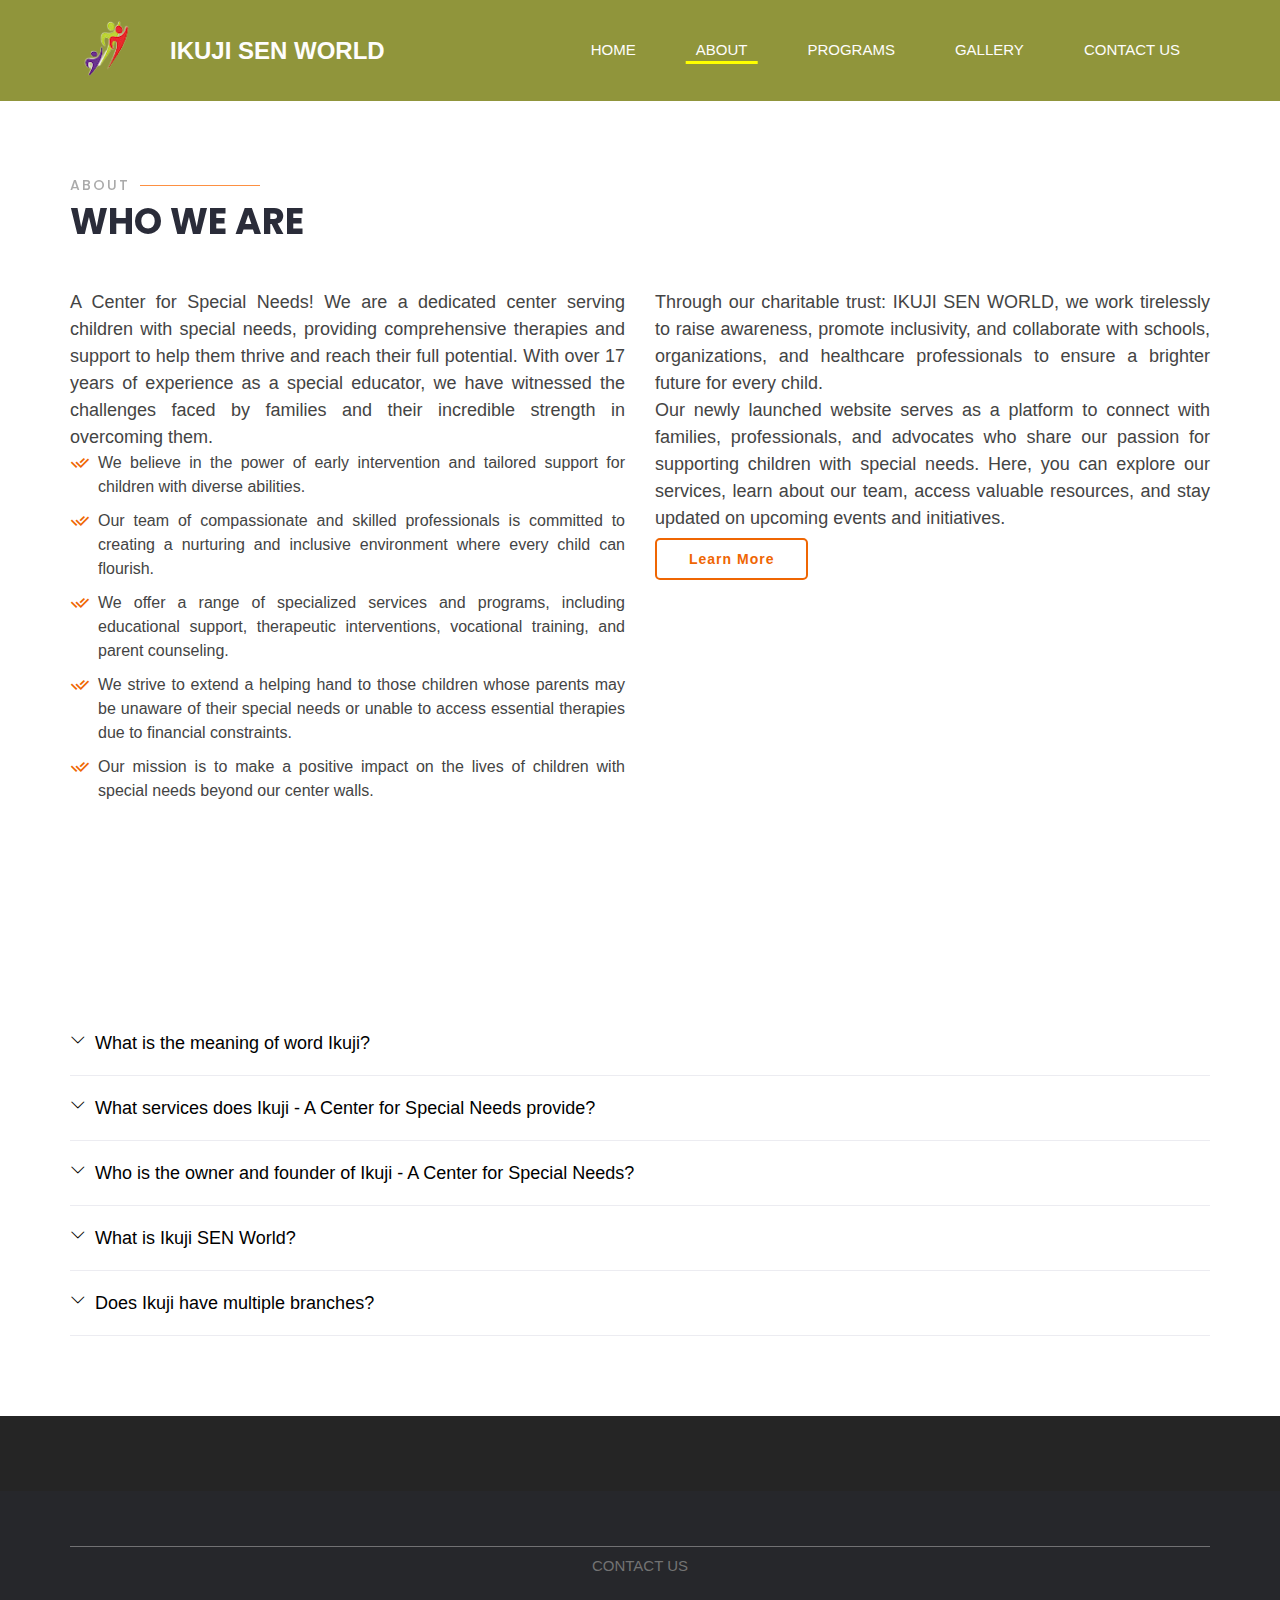
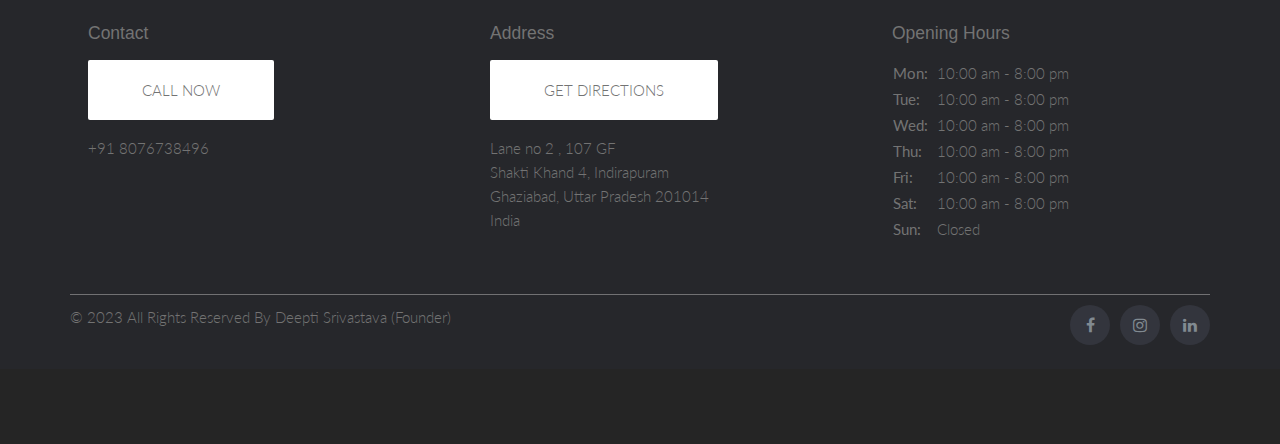
==== commit 0537021e: "adding about us webpage and other optimisations" ====
--- a/about.html
+++ b/about.html
@@ -14,6 +14,15 @@
 
   <title>IKUJI SEN WORLD: About Us</title>
 
+  <link href="vendor/animate.css/animate.min.css" rel="stylesheet">
+  <link href="vendor/aos/aos.css" rel="stylesheet">
+  <link href="vendor/bootstrap/css/bootstrap.min.css" rel="stylesheet">
+  <link href="vendor/bootstrap-icons/bootstrap-icons.css" rel="stylesheet">
+  <link href="vendor/boxicons/css/boxicons.min.css" rel="stylesheet">
+  <link href="vendor/glightbox/css/glightbox.min.css" rel="stylesheet">
+  <link href="vendor/remixicon/remixicon.css" rel="stylesheet">
+  <link href="vendor/swiper/swiper-bundle.min.css" rel="stylesheet">
+
   <!-- slider stylesheet -->
   <link rel="stylesheet" type="text/css"
     href="https://cdnjs.cloudflare.com/ajax/libs/OwlCarousel2/2.1.3/assets/owl.carousel.min.css" />
@@ -30,7 +39,7 @@
   <link href="css/style.css" rel="stylesheet" />
   <!-- responsive style -->
   <link href="css/responsive.css" rel="stylesheet" />
-  <link href="css/about-css.css" rel="stylesheet" />
+  <link href="css/about.css" rel="stylesheet" />
 </head>
 
 <body class="sub_page">
@@ -54,13 +63,13 @@
           <div class="collapse navbar-collapse" id="navbarSupportedContent">
             <div class="d-flex ml-auto flex-column flex-lg-row align-items-center">
               <ul class="navbar-nav  ">
-                <li class="nav-item active">
+                <li class="nav-item">
                   <a class="nav-link" href="index.html">
                     Home <span class="sr-only">(current)</span></a>
                 </li>
-                <!--  <li class="nav-item">
+                <li class="nav-item active">
                   <a class="nav-link" href="about.html"> About </a>
-                </li>  -->
+                </li>
                 <li class="nav-item">
                   <a class="nav-link" href="program.html"> Programs </a>
                 </li>
@@ -83,79 +92,241 @@
 
   </div>
 
-  <section class="about_section ">
-    <section class="intro">
+  <main id="main">
+
+    <!-- ======= About Section ======= -->
+    <section id="about" class="about">
       <div class="container">
-        <h1>About Us &darr;</h1>
+
+        <div class="section-title" data-aos="zoom-out">
+          <h2>About</h2>
+          <p>Who we are</p>
+        </div>
+
+        <div class="row content" data-aos="fade-up">
+          <div class="col-lg-6">
+            <p class="text-justify" style="font-size: 18px;">
+              A Center for Special Needs! We are a dedicated center serving children with special needs, providing
+              comprehensive therapies and support to help them thrive and reach their full potential. With over 17 years
+              of experience as a special educator, we have witnessed the challenges faced by families and their
+              incredible strength in overcoming them.
+            </p>
+            <ul style="text-align: justify;">
+              <li><i class="ri-check-double-line"></i> We believe in the power of early intervention and tailored
+                support for children with diverse abilities.</li>
+              <li><i class="ri-check-double-line"></i> Our team of compassionate and skilled professionals is committed
+                to creating a nurturing and inclusive environment where every child can flourish.</li>
+              <li><i class="ri-check-double-line"></i> We offer a range of specialized services and programs, including
+                educational support, therapeutic interventions, vocational training, and parent counseling.</li>
+              <li><i class="ri-check-double-line"></i> We strive to extend a helping hand to those children whose
+                parents may be unaware of their special needs or unable to access essential therapies due to financial
+                constraints.</li>
+              <li><i class="ri-check-double-line"></i> Our mission is to make a positive impact on the lives of children
+                with special needs beyond our center walls.</li>
+            </ul>
+          </div>
+          <div class="col-lg-6 pt-4 pt-lg-0">
+            <p class="text-justify" style="font-size: 18px;">
+              Through our charitable trust: <strong>IKUJI SEN WORLD</strong>, we work tirelessly to raise awareness,
+              promote inclusivity, and collaborate with schools, organizations, and healthcare professionals to ensure a
+              brighter future for every child.
+            </p>
+            <p class="text-justify" style="font-size: 18px;">
+              Our newly launched website serves as a platform to connect with families, professionals, and advocates who
+              share our passion for supporting children with special needs. Here, you can explore our services, learn
+              about our team, access valuable resources, and stay updated on upcoming events and initiatives.
+            </p>
+            <a href="program.html" class="btn-learn-more">Learn More</a>
+          </div>
+        </div>
+
       </div>
-    </section>
-    
-    <section class="timeline">
-      <ul>
-        <li>
-          <div>
-            <time>1934</time> At vero eos et accusamus et iusto odio dignissimos ducimus qui blanditiis praesentium At vero eos et accusamus et iusto odio dignissimos ducimus qui blanditiis praesentium
-          </div>
-        </li>
-        <li>
-          <div>
-            <time>1937</time> Proin quam velit, efficitur vel neque vitae, rhoncus commodo mi. Suspendisse finibus mauris et bibendum molestie. Aenean ex augue, varius et pulvinar in, pretium non nisi.
-          </div>
-        </li>
-        <li>
-          <div>
-            <time>1940</time> Proin iaculis, nibh eget efficitur varius, libero tellus porta dolor, at pulvinar tortor ex eget ligula. Integer eu dapibus arcu, sit amet sollicitudin eros.
-          </div>
-        </li>
-        <li>
-          <div>
-            <time>1943</time> In mattis elit vitae odio posuere, nec maximus massa varius. Suspendisse varius volutpat mattis. Vestibulum id magna est.
-          </div>
-        </li>
-        <li>
-          <div>
-            <time>1946</time> In mattis elit vitae odio posuere, nec maximus massa varius. Suspendisse varius volutpat mattis. Vestibulum id magna est.
-          </div>
-        </li>
-        <li>
-          <div>
-            <time>1956</time> In mattis elit vitae odio posuere, nec maximus massa varius. Suspendisse varius volutpat mattis. Vestibulum id magna est.
-          </div>
-        </li>
-        <li>
-          <div>
-            <time>1957</time> In mattis elit vitae odio posuere, nec maximus massa varius. Suspendisse varius volutpat mattis. Vestibulum id magna est.
-          </div>
-        </li>
-        <li>
-          <div>
-            <time>1967</time> Aenean condimentum odio a bibendum rhoncus. Ut mauris felis, volutpat eget porta faucibus, euismod quis ante.
-          </div>
-        </li>
-        <li>
-          <div>
-            <time>1977</time> Vestibulum porttitor lorem sed pharetra dignissim. Nulla maximus, dui a tristique iaculis, quam dolor convallis enim, non dignissim ligula ipsum a turpis.
-          </div>
-        </li>
-        <li>
-          <div>
-            <time>1985</time> In mattis elit vitae odio posuere, nec maximus massa varius. Suspendisse varius volutpat mattis. Vestibulum id magna est.
-          </div>
-        </li>
-        <li>
-          <div>
-            <time>2000</time> In mattis elit vitae odio posuere, nec maximus massa varius. Suspendisse varius volutpat mattis. Vestibulum id magna est.
-          </div>
-        </li>
-        <li>
-          <div>
-            <time>2005</time> In mattis elit vitae odio posuere, nec maximus massa varius. Suspendisse varius volutpat mattis. Vestibulum id magna est.
-          </div>
-        </li>
-      </ul>
-    </section>
-  </section>
-  <!-- end about section -->
+    </section><!-- End About Section -->
+
+
+
+    <!-- ======= F.A.Q Section ======= -->
+    <section id="faq" class="faq">
+      <div class="container">
+
+        <div class="section-title" data-aos="zoom-out">
+          <h2>F.A.Q</h2>
+          <p>Frequently Asked Questions</p>
+        </div>
+
+        <ul class="faq-list">
+
+
+          <li>
+            <div data-bs-toggle="collapse" href="#faq5" class="collapsed question">What is the meaning of word Ikuji?<i
+                class="bi bi-chevron-down icon-show"></i><i class="bi bi-chevron-up icon-close"></i></div>
+            <div id="faq5" class="collapse" data-bs-parent=".faq-list">
+              <p>
+                In Japanese, the word "Ikuji" (育児) means "child-rearing" or "childcare." It refers to the act of raising
+                and nurturing children, encompassing various aspects of their growth, development, and well-being. The
+                term "Ikuji" emphasizes the importance of providing care, support, and education to children during
+                their formative years.
+              </p>
+            </div>
+          </li>
+
+          <li>
+            <div data-bs-toggle="collapse" class="collapsed question" href="#faq1">What services does Ikuji - A Center
+              for Special Needs provide? <i class="bi bi-chevron-down icon-show"></i><i
+                class="bi bi-chevron-up icon-close"></i></div>
+            <div id="faq1" class="collapse" data-bs-parent=".faq-list">
+              <p>
+                Ikuji offers a range of specialized services and programs to support children with neurological/mental
+                disabilities. Our services include educational support, occupational therapy, speech therapy, vocational
+                training, and parent counseling. We are dedicated to providing comprehensive care and assistance to help
+                children with disabilities thrive and reach their full potential.
+              </p>
+            </div>
+          </li>
+
+          <li>
+            <div data-bs-toggle="collapse" href="#faq2" class="collapsed question">Who is the owner and founder of Ikuji
+              - A Center for Special Needs? <i class="bi bi-chevron-down icon-show"></i><i
+                class="bi bi-chevron-up icon-close"></i></div>
+            <div id="faq2" class="collapse" data-bs-parent=".faq-list">
+              <p>
+                The owner and founder of Ikuji is Mrs.Deepti Srivastava (B.Ed in Special Education, M.A in Psychology),
+                who has over 17 years of experience as a special educator across various reputed hospitals and schools.
+              </p>
+            </div>
+          </li>
+
+          <li>
+            <div data-bs-toggle="collapse" href="#faq3" class="collapsed question">What is Ikuji SEN World? <i
+                class="bi bi-chevron-down icon-show"></i><i class="bi bi-chevron-up icon-close"></i></div>
+            <div id="faq3" class="collapse" data-bs-parent=".faq-list">
+              <p>
+                Ikuji SEN (Special Education Needs) World is an NGO (Non-Governmental Organization) recently initiated
+                by us with multiple objectives. Firstly, our aim is to raise awareness across the country, especially in
+                rural areas, regarding mental disabilities. We strive to educate communities about how to identify these
+                disabilities, understand the way forward, and learn how individuals can become independent.
+                <br>
+                <br>
+                Secondly, we are dedicated to providing free-of-cost therapies to diagnosed children, ensuring that they
+                have access to the necessary support. Through this initiative, we aim to create a beautiful future for
+                these children, where they can thrive and reach their full potential.
+                <br>
+                <br>
+                For more insights, <a href="contact.html" class="btn-contact-us">Contact Us</a>
+              </p>
+            </div>
+          </li>
+
+          <li>
+            <div data-bs-toggle="collapse" href="#faq4" class="collapsed question">Does Ikuji have multiple branches? <i
+                class="bi bi-chevron-down icon-show"></i><i class="bi bi-chevron-up icon-close"></i></div>
+            <div id="faq4" class="collapse" data-bs-parent=".faq-list">
+              <p>
+                No, currently we have only one operating center located at <strong>Lane no 2, 107 GF Shakti Khand 4,
+                  Indirapuram, Ghaziabad, Uttar Pradesh, 201014, India</strong>. However, we are planning to open
+                additional service branches across the country as we expand this noble service.
+              </p>
+            </div>
+          </li>
+
+
+
+        </ul>
+
+      </div>
+    </section><!-- End F.A.Q Section -->
+
+    <!-- ======= Team Section ======= -->
+    <!-- <section id="team" class="team">
+      <div class="container">
+
+        <div class="section-title" data-aos="zoom-out">
+          <h2>Team</h2>
+          <p>Our Hardworking Team</p>
+        </div>
+
+        <div class="row">
+
+          <div class="col-lg-3 col-md-6 d-flex align-items-stretch">
+            <div class="member" data-aos="fade-up">
+              <div class="member-img">
+                <img src="assets/img/team/team-1.jpg" class="img-fluid" alt="">
+                <div class="social">
+                  <a href=""><i class="bi bi-twitter"></i></a>
+                  <a href=""><i class="bi bi-facebook"></i></a>
+                  <a href=""><i class="bi bi-instagram"></i></a>
+                  <a href=""><i class="bi bi-linkedin"></i></a>
+                </div>
+              </div>
+              <div class="member-info">
+                <h4>Walter White</h4>
+                <span>Chief Executive Officer</span>
+              </div>
+            </div>
+          </div>
+
+          <div class="col-lg-3 col-md-6 d-flex align-items-stretch">
+            <div class="member" data-aos="fade-up" data-aos-delay="100">
+              <div class="member-img">
+                <img src="assets/img/team/team-2.jpg" class="img-fluid" alt="">
+                <div class="social">
+                  <a href=""><i class="bi bi-twitter"></i></a>
+                  <a href=""><i class="bi bi-facebook"></i></a>
+                  <a href=""><i class="bi bi-instagram"></i></a>
+                  <a href=""><i class="bi bi-linkedin"></i></a>
+                </div>
+              </div>
+              <div class="member-info">
+                <h4>Sarah Jhonson</h4>
+                <span>Product Manager</span>
+              </div>
+            </div>
+          </div>
+
+          <div class="col-lg-3 col-md-6 d-flex align-items-stretch">
+            <div class="member" data-aos="fade-up" data-aos-delay="200">
+              <div class="member-img">
+                <img src="assets/img/team/team-3.jpg" class="img-fluid" alt="">
+                <div class="social">
+                  <a href=""><i class="bi bi-twitter"></i></a>
+                  <a href=""><i class="bi bi-facebook"></i></a>
+                  <a href=""><i class="bi bi-instagram"></i></a>
+                  <a href=""><i class="bi bi-linkedin"></i></a>
+                </div>
+              </div>
+              <div class="member-info">
+                <h4>William Anderson</h4>
+                <span>CTO</span>
+              </div>
+            </div>
+          </div>
+
+          <div class="col-lg-3 col-md-6 d-flex align-items-stretch">
+            <div class="member" data-aos="fade-up" data-aos-delay="300">
+              <div class="member-img">
+                <img src="assets/img/team/team-4.jpg" class="img-fluid" alt="">
+                <div class="social">
+                  <a href=""><i class="bi bi-twitter"></i></a>
+                  <a href=""><i class="bi bi-facebook"></i></a>
+                  <a href=""><i class="bi bi-instagram"></i></a>
+                  <a href=""><i class="bi bi-linkedin"></i></a>
+                </div>
+              </div>
+              <div class="member-info">
+                <h4>Amanda Jepson</h4>
+                <span>Accountant</span>
+              </div>
+            </div>
+          </div>
+
+        </div>
+
+      </div>
+    </section> -->
+    <!-- End Team Section -->
+
+
+  </main><!-- End #main -->
 
   <!-- info section -->
   <section class="info_section layout_padding">
@@ -185,7 +356,7 @@
                 <address class="qhkvMe " itemprop="address">
                   <div>Lane no 2 , 107 GF</div>
                   <div>Shakti Khand 4, Indirapuram</div>
-                  <div>Ghaziabad, Uttar Pradesh 201014201014</div>
+                  <div>Ghaziabad, Uttar Pradesh 201014</div>
                   <div>India</div>
                 </address>
               </div>
@@ -239,7 +410,7 @@
             <ul class="social-icons">
               <li><a class="facebook" href="https://www.facebook.com/srivastavadeepti986/" target="_blank"><i
                     class="fa fa-facebook"></i></a></li>
-              <li><a class="twitter" href="#" target="_blank"><i class="fa fa-instagram"></i></a></li>
+              <li><a class="instagram" href="https://www.instagram.com/ikuji_limitlessjourneys/" target="_blank"><i class="fa fa-instagram"></i></a></li>
               <li><a class="linkedin" href="https://www.linkedin.com/in/deepti-srivastava-2017661a4/" target="_blank"><i
                     class="fa fa-linkedin"></i></a></li>
             </ul>
@@ -251,9 +422,16 @@
 
   <!-- end info_section -->
 
+  <script src="vendor/aos/aos.js"></script>
+  <script src="vendor/bootstrap/js/bootstrap.bundle.min.js"></script>
+  <script src="vendor/glightbox/js/glightbox.min.js"></script>
+  <script src="vendor/isotope-layout/isotope.pkgd.min.js"></script>
+  <script src="vendor/swiper/swiper-bundle.min.js"></script>
+  <script src="vendor/php-email-form/validate.js"></script>
+
   <script type="text/javascript" src="js/jquery-3.4.1.min.js"></script>
   <script type="text/javascript" src="js/bootstrap.js"></script>
-  <script type="text/javascript" src="js/script.js"></script>
+  <script type="text/javascript" src="js/about.js"></script>
 
 
 </body>
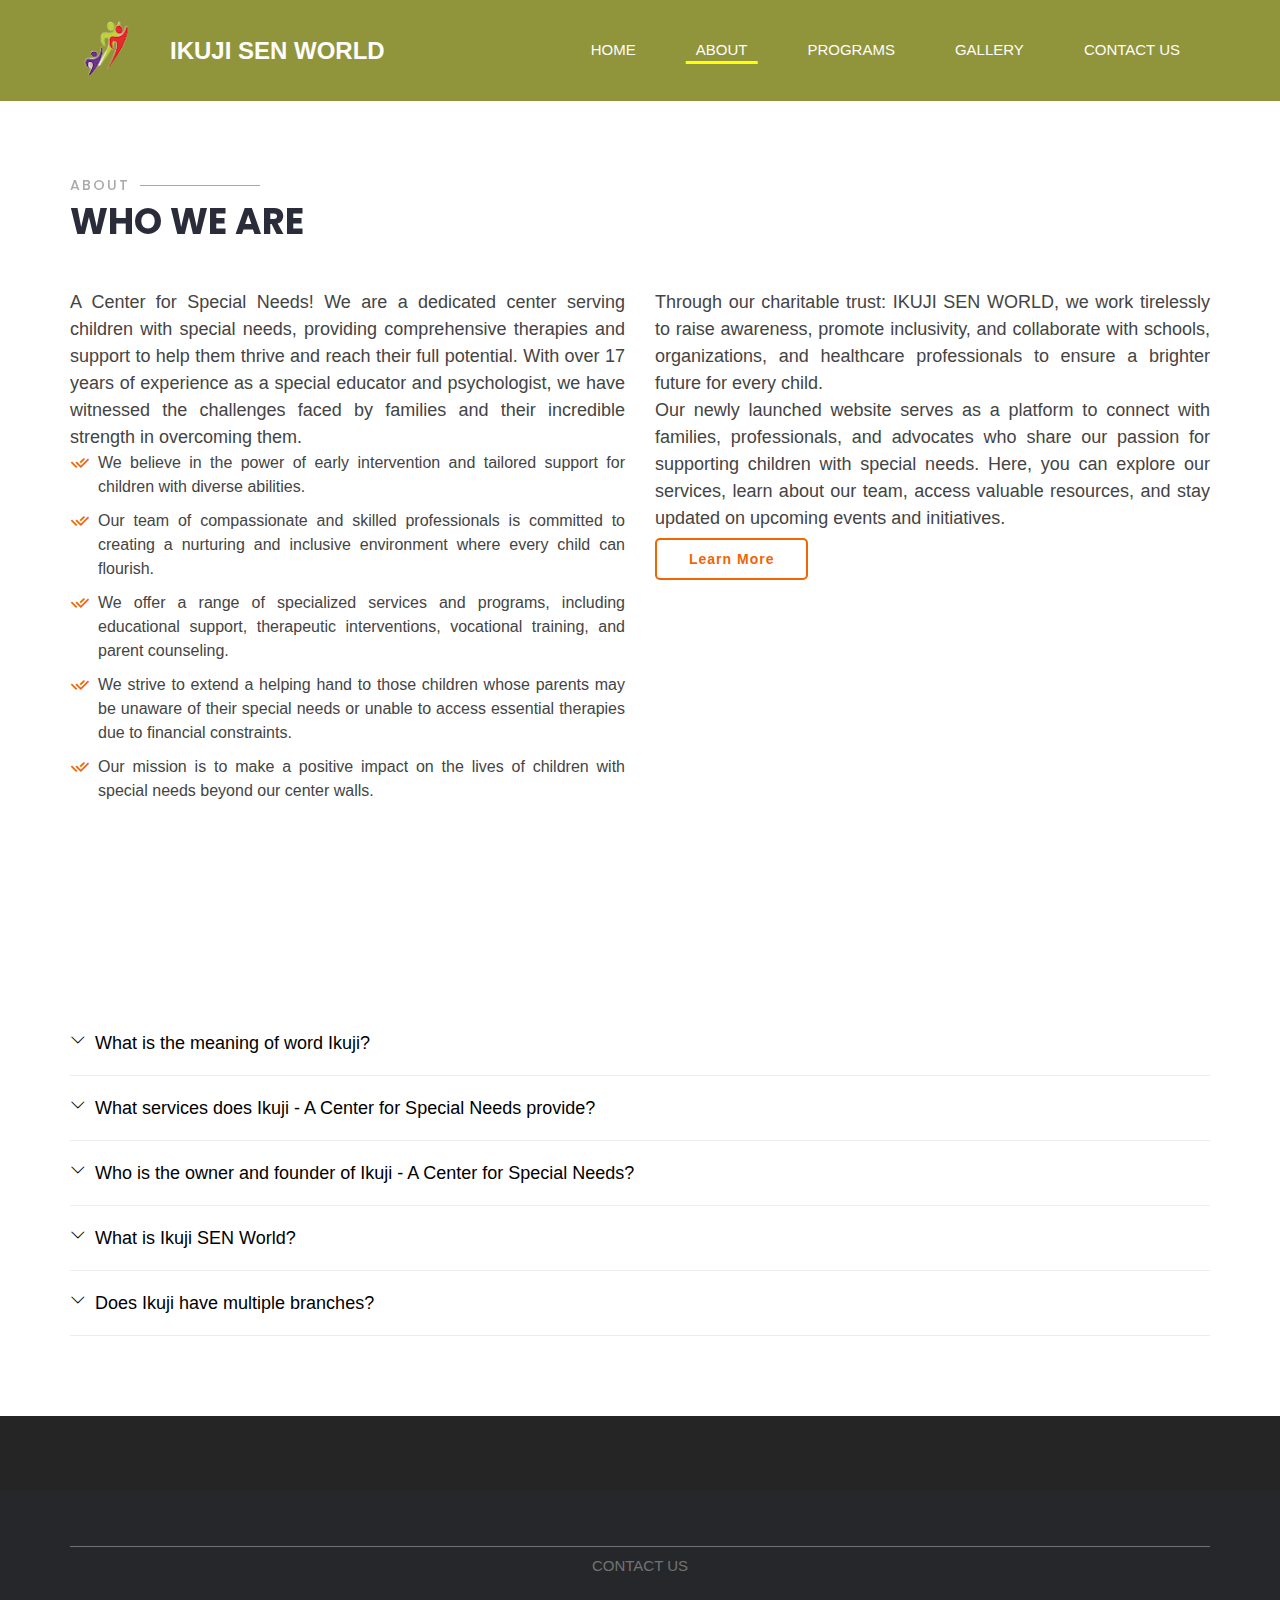
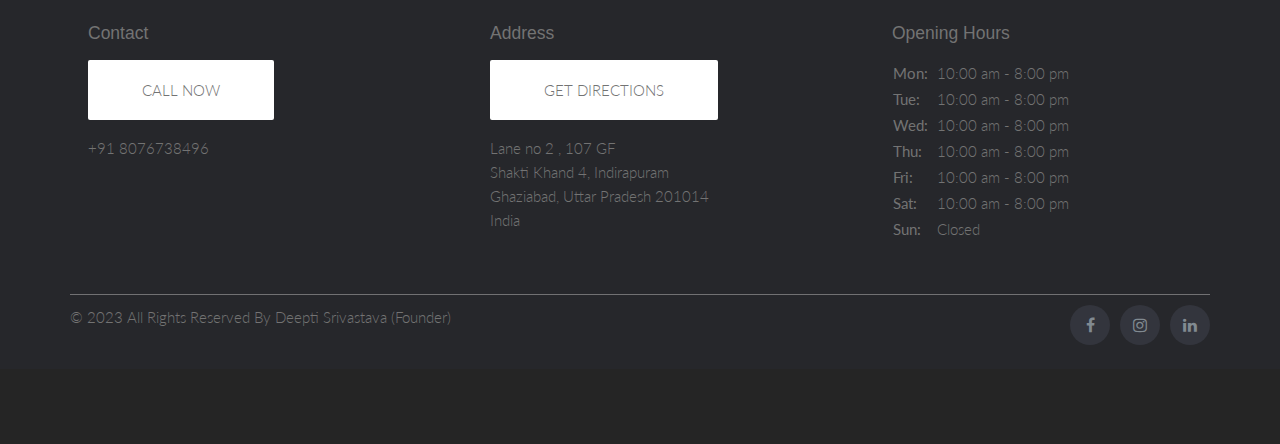
==== commit 30853d97: "fixing content & map size" ====
--- a/about.html
+++ b/about.html
@@ -108,7 +108,8 @@
             <p class="text-justify" style="font-size: 18px;">
               A Center for Special Needs! We are a dedicated center serving children with special needs, providing
               comprehensive therapies and support to help them thrive and reach their full potential. With over 17 years
-              of experience as a special educator, we have witnessed the challenges faced by families and their
+              of experience as a special educator and psychologist, we have witnessed the challenges faced by families
+              and their
               incredible strength in overcoming them.
             </p>
             <ul style="text-align: justify;">
@@ -190,7 +191,7 @@
                 class="bi bi-chevron-up icon-close"></i></div>
             <div id="faq2" class="collapse" data-bs-parent=".faq-list">
               <p>
-                The owner and founder of Ikuji is Mrs.Deepti Srivastava (B.Ed in Special Education, M.A in Psychology),
+                The owner and founder of Ikuji is Mrs.Deepti Srivastava,
                 who has over 17 years of experience as a special educator across various reputed hospitals and schools.
               </p>
             </div>
@@ -410,7 +411,8 @@
             <ul class="social-icons">
               <li><a class="facebook" href="https://www.facebook.com/srivastavadeepti986/" target="_blank"><i
                     class="fa fa-facebook"></i></a></li>
-              <li><a class="instagram" href="https://www.instagram.com/ikuji_limitlessjourneys/" target="_blank"><i class="fa fa-instagram"></i></a></li>
+              <li><a class="instagram" href="https://www.instagram.com/ikuji_limitlessjourneys/" target="_blank"><i
+                    class="fa fa-instagram"></i></a></li>
               <li><a class="linkedin" href="https://www.linkedin.com/in/deepti-srivastava-2017661a4/" target="_blank"><i
                     class="fa fa-linkedin"></i></a></li>
             </ul>
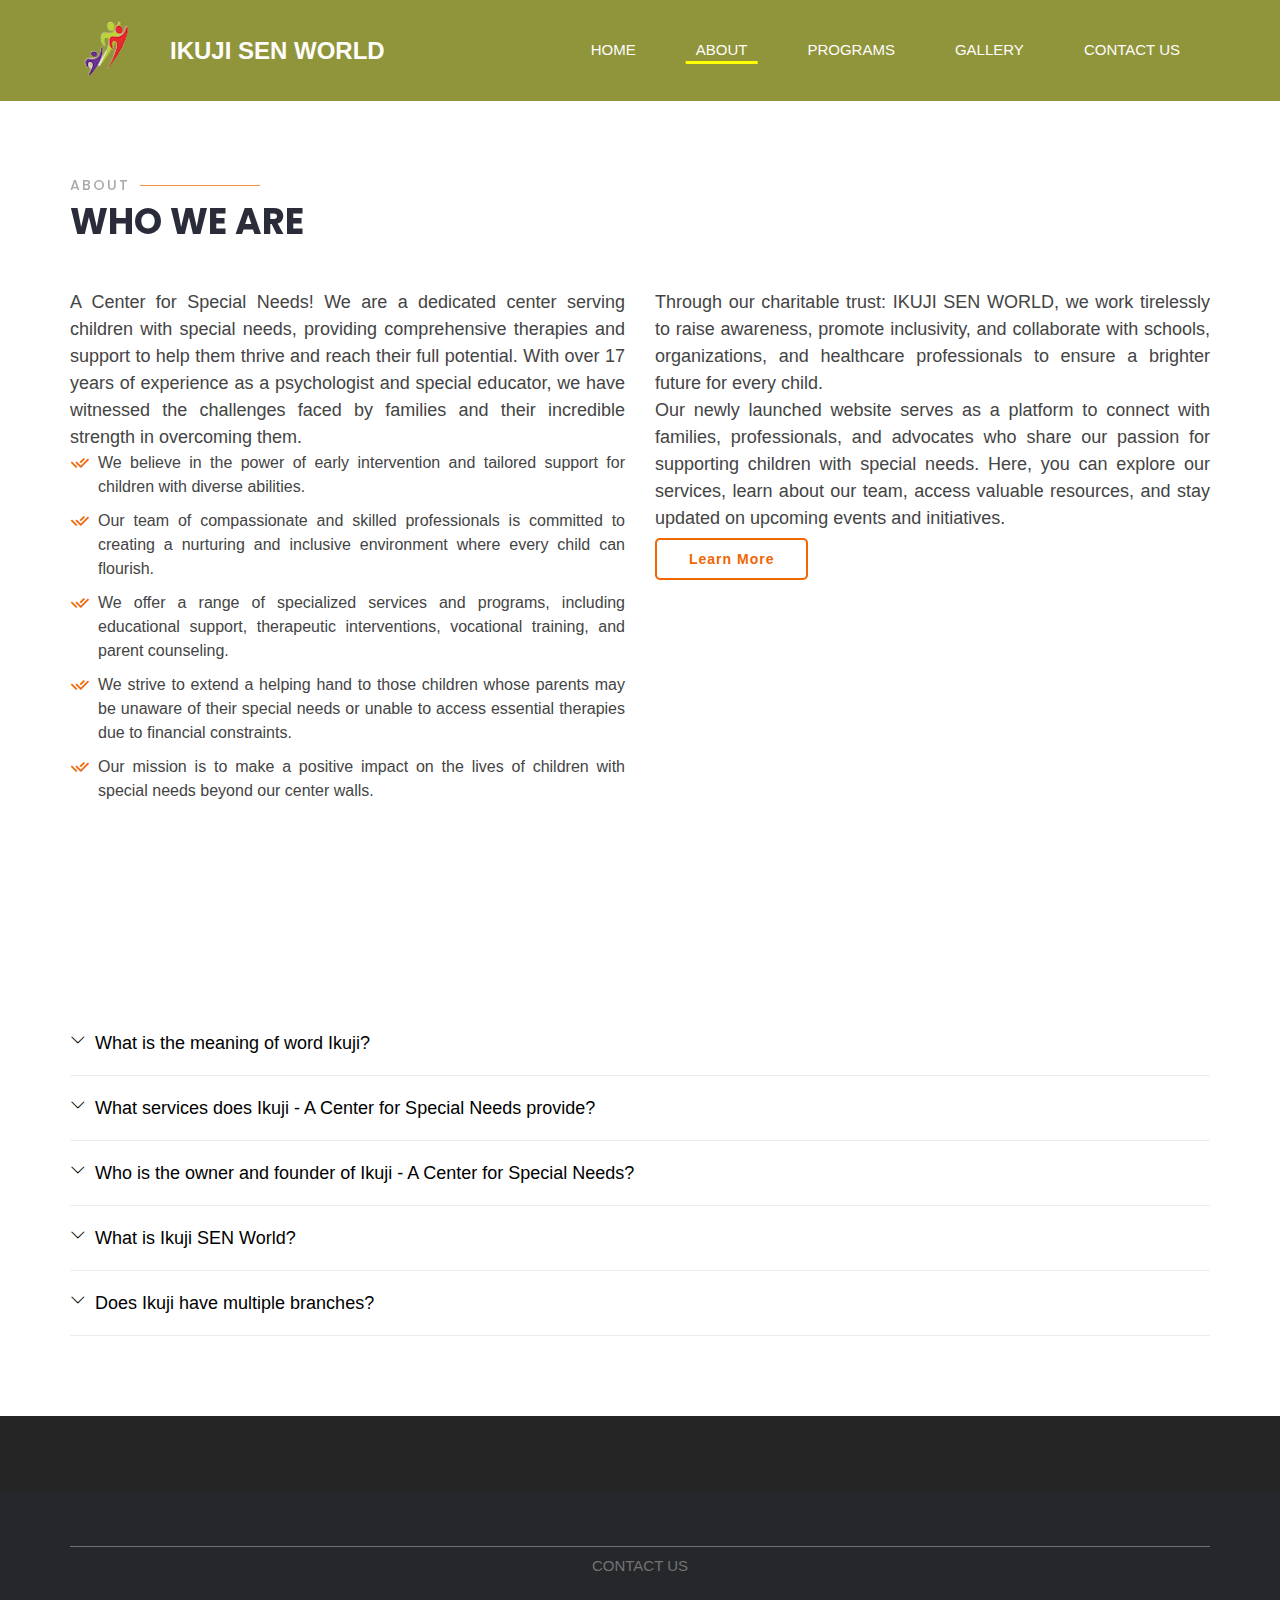
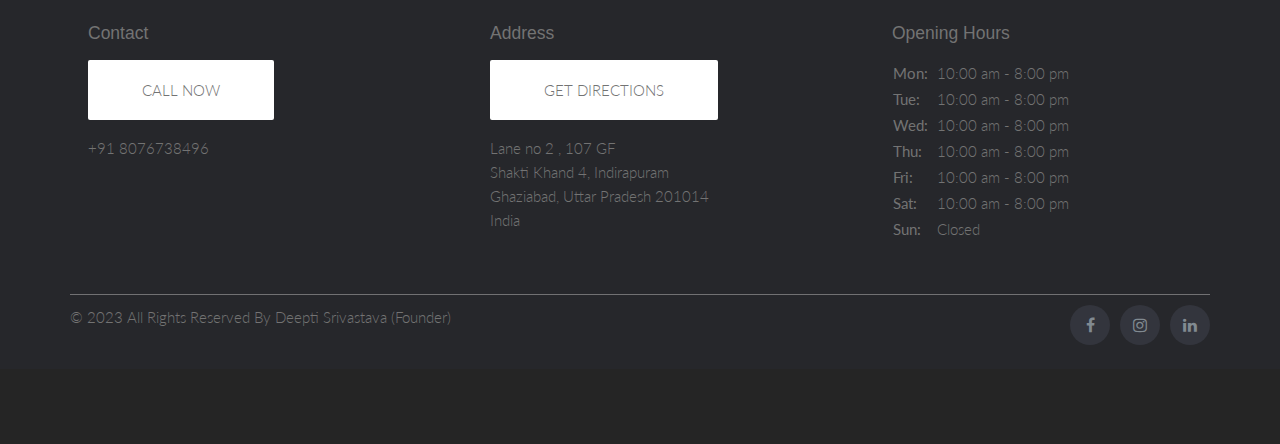
==== commit 19594bdf: "fixed content" ====
--- a/about.html
+++ b/about.html
@@ -2,6 +2,17 @@
 <html lang="en">
 
 <head>
+
+  <!-- Google tag (gtag.js) -->
+  <script async src="https://www.googletagmanager.com/gtag/js?id=G-J7RXXPYMPV"></script>
+  <script>
+    window.dataLayer = window.dataLayer || [];
+    function gtag() { dataLayer.push(arguments); }
+    gtag('js', new Date());
+
+    gtag('config', 'G-J7RXXPYMPV');
+  </script>
+
   <!-- Basic -->
   <meta charset="utf-8" />
   <meta http-equiv="X-UA-Compatible" content="IE=edge" />
@@ -108,7 +119,7 @@
             <p class="text-justify" style="font-size: 18px;">
               A Center for Special Needs! We are a dedicated center serving children with special needs, providing
               comprehensive therapies and support to help them thrive and reach their full potential. With over 17 years
-              of experience as a special educator and psychologist, we have witnessed the challenges faced by families
+              of experience as a psychologist and special educator, we have witnessed the challenges faced by families
               and their
               incredible strength in overcoming them.
             </p>
@@ -192,7 +203,7 @@
             <div id="faq2" class="collapse" data-bs-parent=".faq-list">
               <p>
                 The owner and founder of Ikuji is Mrs.Deepti Srivastava,
-                who has over 17 years of experience as a special educator across various reputed hospitals and schools.
+                who has over 17 years of experience as a psychologist and a special educator across various reputed hospitals and schools.
               </p>
             </div>
           </li>
